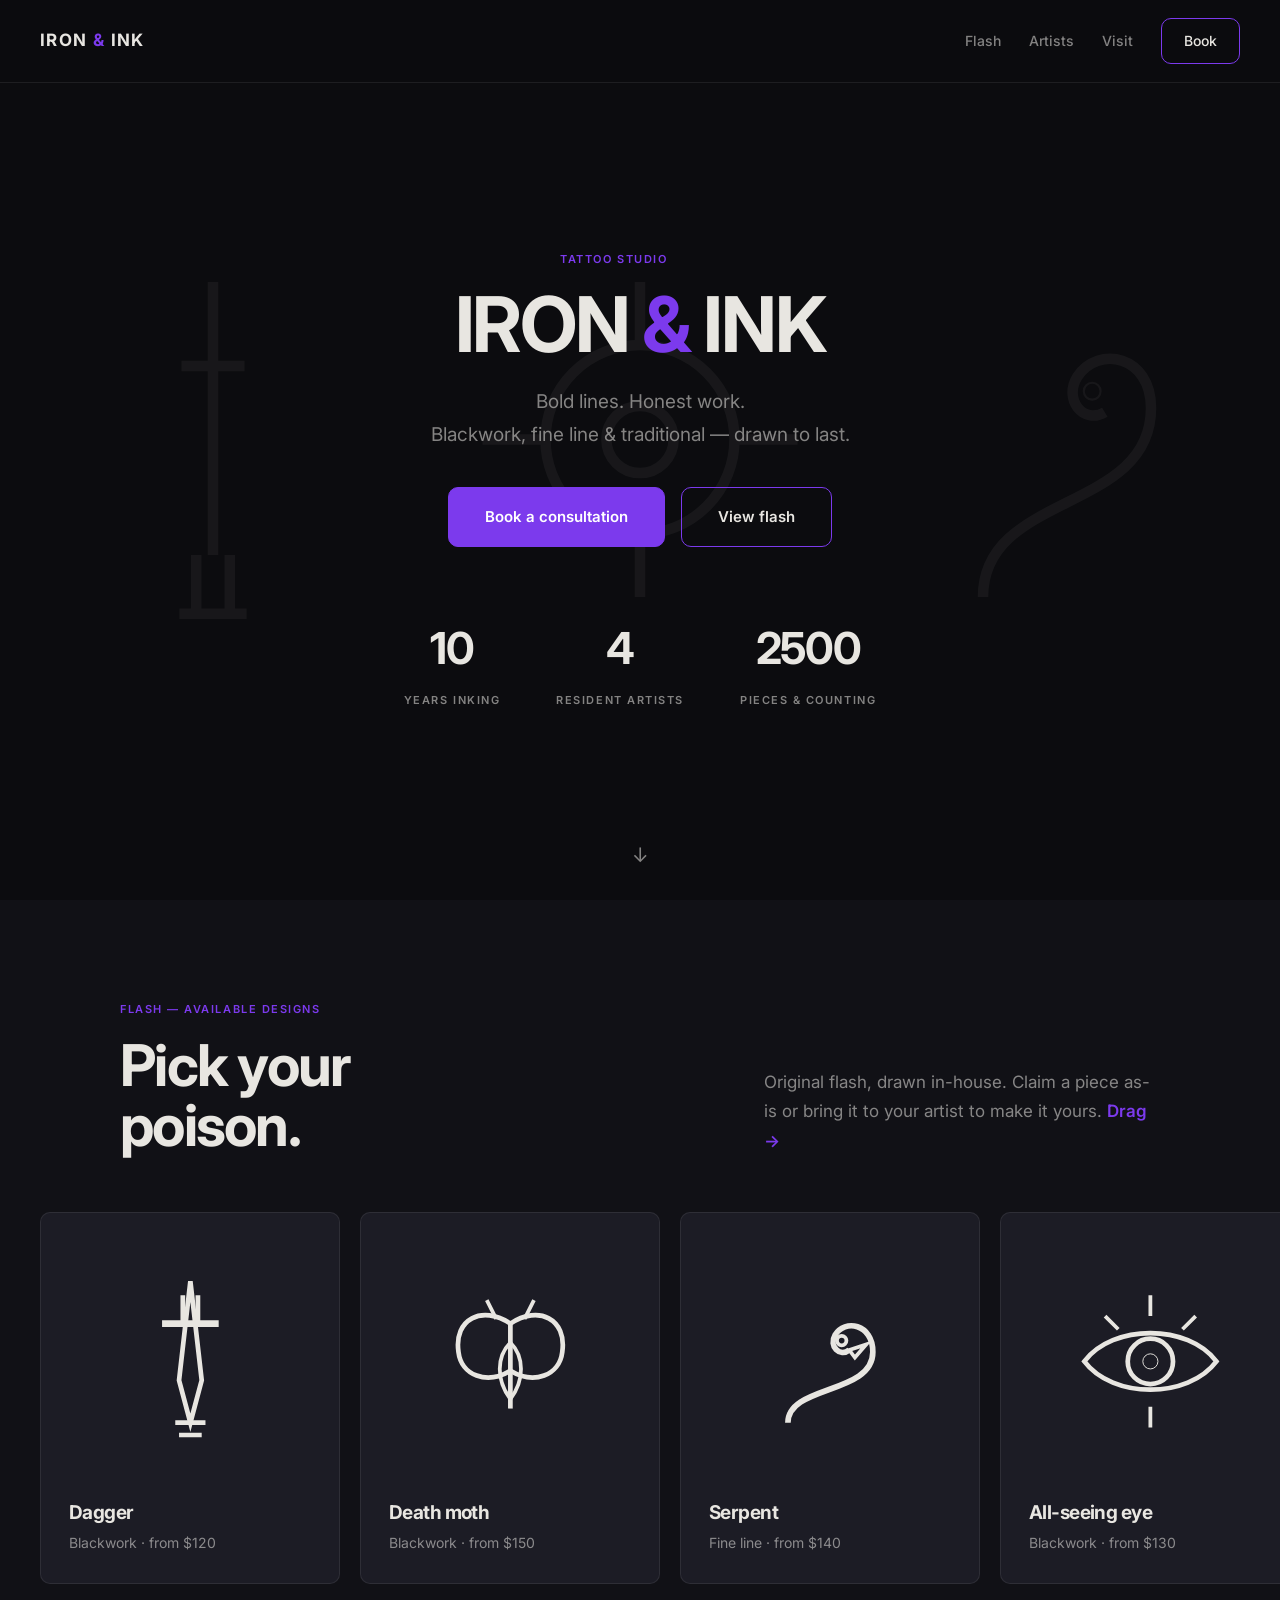
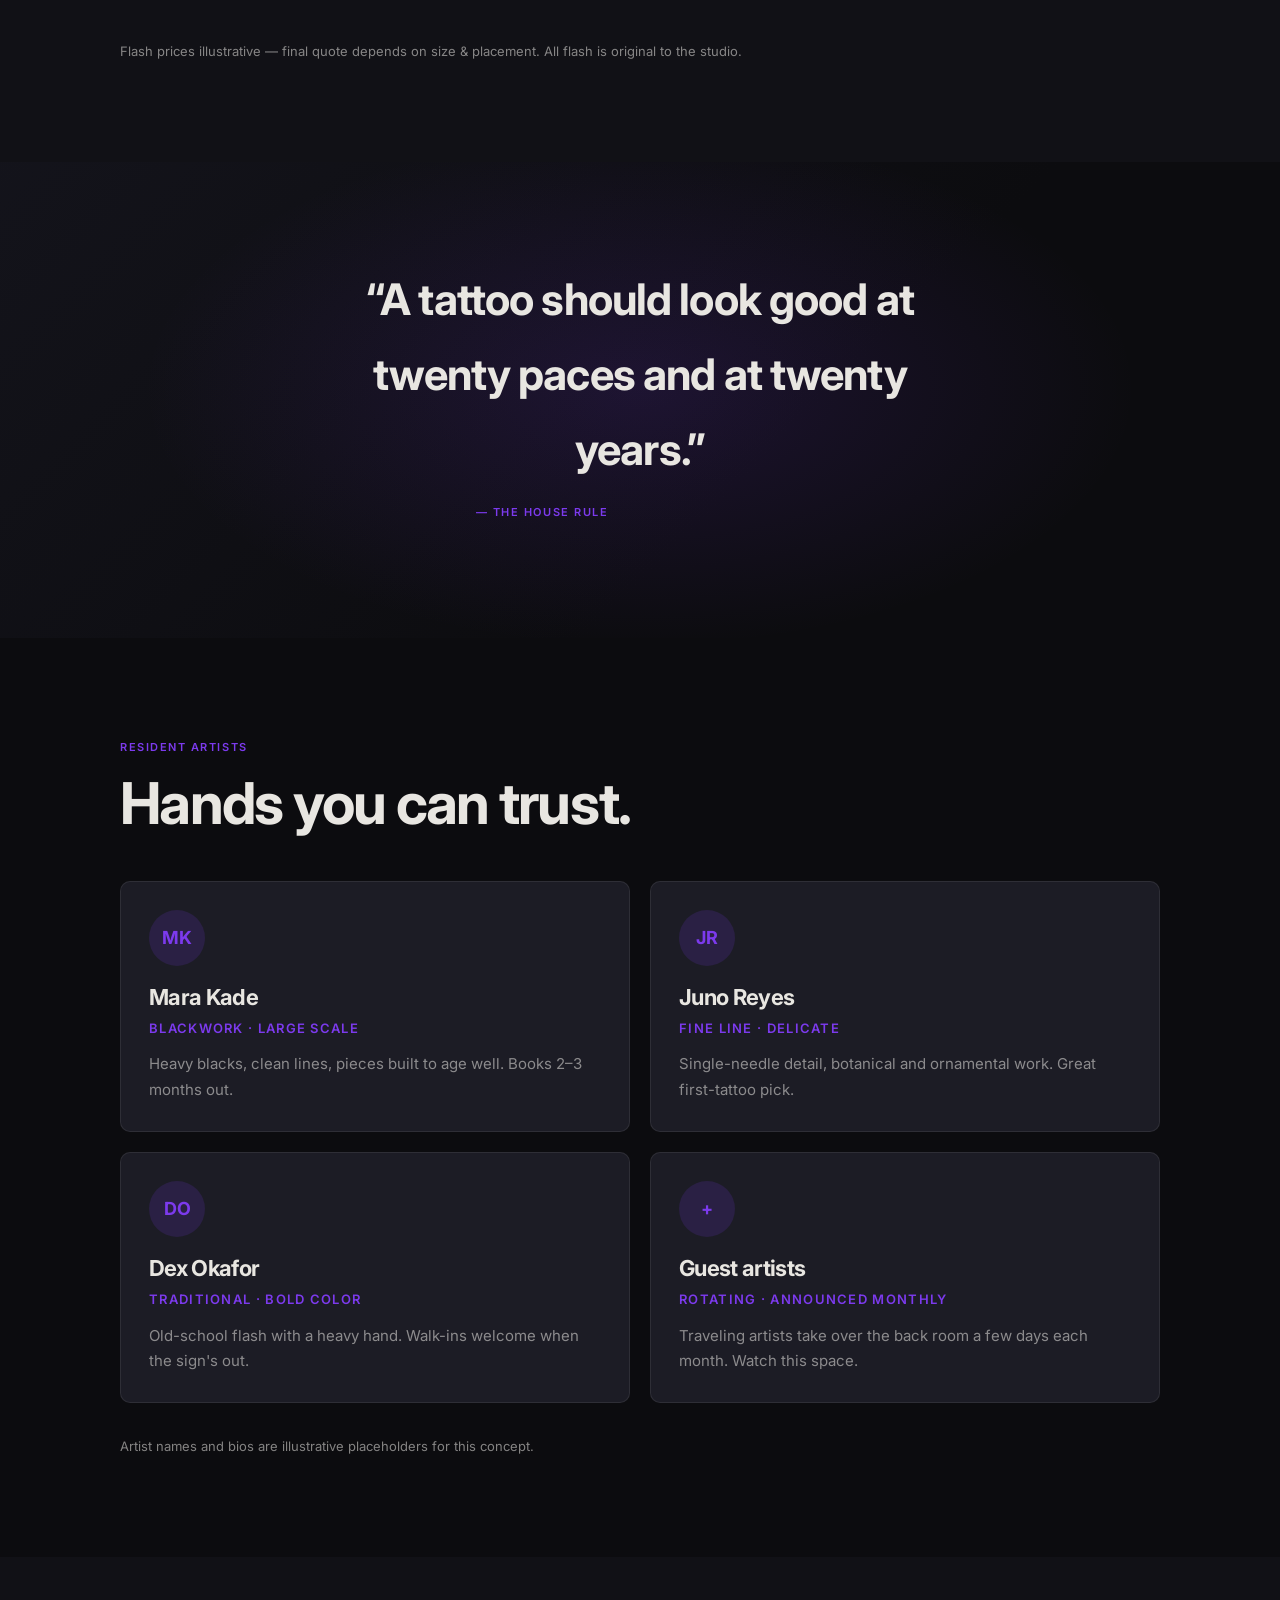
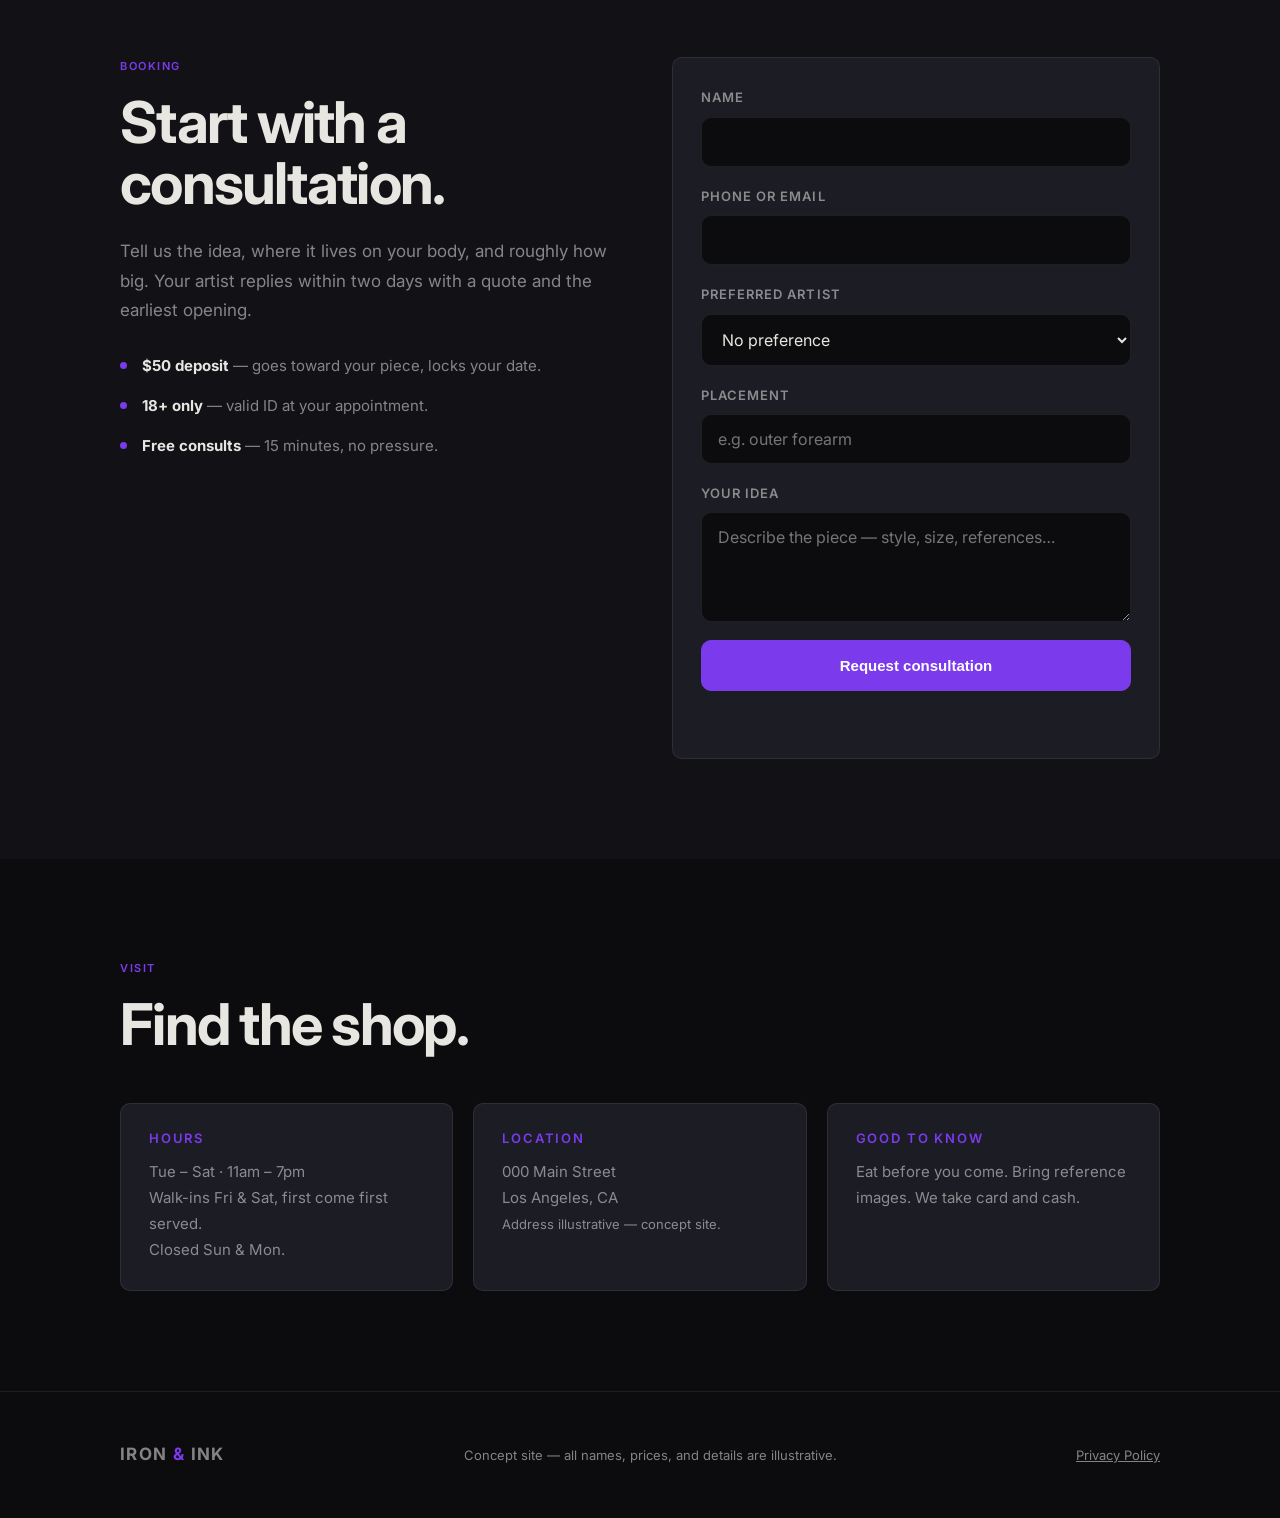
==== index.html @ 0c41f4d9 "Build Iron & Ink site: hero, flash gallery, artists, booking, visit: index.html" ====
<!DOCTYPE html>
<html lang="en">
<head>
<meta charset="UTF-8">
<meta name="viewport" content="width=device-width, initial-scale=1.0">
<title>IRON &amp; INK — Tattoo Studio</title>
<meta name="description" content="IRON & INK — a tattoo studio. Bold blackwork, fine line, and traditional flash. Book a consultation.">
<link rel="preconnect" href="https://fonts.googleapis.com">
<link rel="preconnect" href="https://fonts.gstatic.com" crossorigin>
<link href="https://fonts.googleapis.com/css2?family=Inter:wght@400;500;700&display=swap" rel="stylesheet">
<link rel="stylesheet" href="css/style.css">
</head>
<body>

<nav>
  <a class="brand" href="#top">IRON <span>&amp;</span> INK</a>
  <div class="nav-links">
    <a href="#flash">Flash</a>
    <a href="#artists">Artists</a>
    <a href="#visit">Visit</a>
    <a href="#booking" class="nav-cta">Book</a>
  </div>
</nav>

<header class="hero" id="top">
  <div class="hero-flash" aria-hidden="true">
    <!-- faint flash linework backdrop -->
    <svg viewBox="0 0 200 200"><path d="M100 20 L100 150 M85 60 L115 60 M92 150 L92 178 M108 150 L108 178 M84 178 L116 178" stroke-width="5"/></svg>
    <svg viewBox="0 0 200 200"><circle cx="100" cy="95" r="45" stroke-width="5"/><circle cx="100" cy="95" r="16" stroke-width="5"/><path d="M100 20 L100 50 M100 140 L100 170 M25 95 L55 95 M145 95 L175 95" stroke-width="5"/></svg>
    <svg viewBox="0 0 200 200"><path d="M60 170 C60 120 140 130 140 80 C140 55 115 50 105 65 C98 76 108 88 118 82" stroke-width="5" fill="none"/><circle cx="112" cy="72" r="4"/></svg>
  </div>
  <div class="container hero-inner">
    <p class="label reveal">Tattoo studio</p>
    <h1 class="reveal">IRON <span class="amp">&amp;</span> INK</h1>
    <p class="hero-sub reveal">Bold lines. Honest work.<br>Blackwork, fine line &amp; traditional — drawn to last.</p>
    <div class="hero-ctas reveal">
      <a href="#booking" class="btn">Book a consultation</a>
      <a href="#flash" class="btn ghost">View flash</a>
    </div>
    <div class="stats reveal">
      <div class="stat"><span class="count" data-target="10">0</span><span class="stat-label">years inking</span></div>
      <div class="stat"><span class="count" data-target="4">0</span><span class="stat-label">resident artists</span></div>
      <div class="stat"><span class="count" data-target="2500">0</span><span class="stat-label">pieces &amp; counting</span></div>
    </div>
  </div>
  <a class="scroll-hint" href="#flash" aria-label="Scroll to flash">↓</a>
</header>

<main>
  <!-- FLASH -->
  <section id="flash">
    <div class="container">
      <p class="label reveal">Flash — available designs</p>
      <div class="section-head reveal">
        <h2>Pick your<br>poison.</h2>
        <p>Original flash, drawn in-house. Claim a piece as-is or bring it to your artist to make it yours. <span class="drag-hint">Drag →</span></p>
      </div>
    </div>
    <div class="gallery-track reveal">
      <article class="flash-card">
        <div class="flash-art"><svg viewBox="0 0 200 200"><path d="M100 15 L112 120 L100 165 L88 120 Z" fill="none" stroke-width="5"/><path d="M70 60 L130 60" stroke-width="7"/><path d="M92 60 L92 30 M108 60 L108 30" stroke-width="5"/><path d="M84 165 L116 165 M88 178 L112 178" stroke-width="5"/></svg></div>
        <h3>Dagger</h3><p>Blackwork · from $120</p>
      </article>
      <article class="flash-card">
        <div class="flash-art"><svg viewBox="0 0 200 200"><path d="M100 60 C70 40 40 55 45 90 C48 115 75 125 100 110 C125 125 152 115 155 90 C160 55 130 40 100 60 Z" fill="none" stroke-width="5"/><path d="M100 60 L100 150" stroke-width="5"/><path d="M100 80 C85 95 85 120 100 140 C115 120 115 95 100 80" fill="none" stroke-width="4"/><path d="M85 55 L75 35 M115 55 L125 35" stroke-width="4"/></svg></div>
        <h3>Death moth</h3><p>Blackwork · from $150</p>
      </article>
      <article class="flash-card">
        <div class="flash-art"><svg viewBox="0 0 200 200"><path d="M55 165 C55 125 145 135 145 90 C145 60 115 55 105 72 C98 84 110 96 120 88" fill="none" stroke-width="6"/><circle cx="112" cy="78" r="5" fill="none" stroke-width="4"/><path d="M120 88 L138 82 L126 96 Z" fill="none" stroke-width="4"/></svg></div>
        <h3>Serpent</h3><p>Fine line · from $140</p>
      </article>
      <article class="flash-card">
        <div class="flash-art"><svg viewBox="0 0 200 200"><path d="M30 100 C60 60 140 60 170 100 C140 140 60 140 30 100 Z" fill="none" stroke-width="5"/><circle cx="100" cy="100" r="24" fill="none" stroke-width="5"/><circle cx="100" cy="100" r="8"/><path d="M100 30 L100 52 M100 148 L100 170 M52 52 L66 66 M148 52 L134 66" stroke-width="4"/></svg></div>
        <h3>All-seeing eye</h3><p>Blackwork · from $130</p>
      </article>
      <article class="flash-card">
        <div class="flash-art"><svg viewBox="0 0 200 200"><circle cx="100" cy="85" r="48" fill="none" stroke-width="5"/><path d="M70 130 L70 160 L130 160 L130 130" fill="none" stroke-width="5"/><circle cx="82" cy="82" r="12" fill="none" stroke-width="4"/><circle cx="118" cy="82" r="12" fill="none" stroke-width="4"/><path d="M100 95 L100 115 M88 115 L112 115" stroke-width="4"/><path d="M82 160 L82 172 M94 160 L94 172 M106 160 L106 172 M118 160 L118 172" stroke-width="4"/></svg></div>
        <h3>Skull</h3><p>Traditional · from $160</p>
      </article>
      <article class="flash-card">
        <div class="flash-art"><svg viewBox="0 0 200 200"><path d="M100 55 C80 55 70 75 78 95 C84 110 100 118 100 140" fill="none" stroke-width="5"/><path d="M100 55 C120 55 130 75 122 95 C116 110 104 116 100 128" fill="none" stroke-width="4"/><path d="M100 140 L100 180" stroke-width="5"/><path d="M100 160 C85 155 75 145 72 132 M100 160 C115 155 125 145 128 132" fill="none" stroke-width="4"/><path d="M78 95 C70 90 62 90 55 95 M122 95 C130 90 138 90 145 95" stroke-width="4"/></svg></div>
        <h3>Wild rose</h3><p>Fine line · from $110</p>
      </article>
    </div>
    <p class="container fineprint reveal">Flash prices illustrative — final quote depends on size &amp; placement. All flash is original to the studio.</p>
  </section>

  <!-- PARALLAX -->
  <div class="parallax-section">
    <div class="parallax-bg" aria-hidden="true"></div>
    <div class="container parallax-inner">
      <p class="parallax-quote reveal">“A tattoo should look good at twenty paces and at twenty years.”</p>
      <p class="label reveal">— the house rule</p>
    </div>
  </div>

  <!-- ARTISTS -->
  <section id="artists">
    <div class="container">
      <p class="label reveal">Resident artists</p>
      <h2 class="reveal">Hands you can trust.</h2>
      <div class="artist-grid">
        <article class="artist-card reveal">
          <div class="artist-mark">MK</div>
          <h3>Mara Kade</h3>
          <p class="artist-style">Blackwork · large scale</p>
          <p>Heavy blacks, clean lines, pieces built to age well. Books 2–3 months out.</p>
        </article>
        <article class="artist-card reveal">
          <div class="artist-mark">JR</div>
          <h3>Juno Reyes</h3>
          <p class="artist-style">Fine line · delicate</p>
          <p>Single-needle detail, botanical and ornamental work. Great first-tattoo pick.</p>
        </article>
        <article class="artist-card reveal">
          <div class="artist-mark">DO</div>
          <h3>Dex Okafor</h3>
          <p class="artist-style">Traditional · bold color</p>
          <p>Old-school flash with a heavy hand. Walk-ins welcome when the sign's out.</p>
        </article>
        <article class="artist-card reveal">
          <div class="artist-mark">+</div>
          <h3>Guest artists</h3>
          <p class="artist-style">Rotating · announced monthly</p>
          <p>Traveling artists take over the back room a few days each month. Watch this space.</p>
        </article>
      </div>
      <p class="fineprint reveal">Artist names and bios are illustrative placeholders for this concept.</p>
    </div>
  </section>

  <!-- BOOKING -->
  <section id="booking" class="booking">
    <div class="container booking-grid">
      <div class="reveal">
        <p class="label">Booking</p>
        <h2>Start with a<br>consultation.</h2>
        <p>Tell us the idea, where it lives on your body, and roughly how big. Your artist replies within two days with a quote and the earliest opening.</p>
        <ul class="booking-notes">
          <li><strong>$50 deposit</strong> — goes toward your piece, locks your date.</li>
          <li><strong>18+ only</strong> — valid ID at your appointment.</li>
          <li><strong>Free consults</strong> — 15 minutes, no pressure.</li>
        </ul>
      </div>
      <form class="reveal" id="bookingForm" novalidate>
        <label>Name<input type="text" name="name" required autocomplete="name"></label>
        <label>Phone or email<input type="text" name="contact" required autocomplete="email"></label>
        <label>Preferred artist
          <select name="artist">
            <option>No preference</option>
            <option>Mara Kade</option>
            <option>Juno Reyes</option>
            <option>Dex Okafor</option>
          </select>
        </label>
        <label>Placement<input type="text" name="placement" placeholder="e.g. outer forearm"></label>
        <label>Your idea<textarea name="idea" rows="4" required placeholder="Describe the piece — style, size, references…"></textarea></label>
        <button type="submit" class="btn">Request consultation</button>
        <p class="form-note" id="formNote" role="status"></p>
      </form>
    </div>
  </section>

  <!-- VISIT -->
  <section id="visit">
    <div class="container">
      <p class="label reveal">Visit</p>
      <h2 class="reveal">Find the shop.</h2>
      <div class="visit-grid reveal">
        <div>
          <h3>Hours</h3>
          <p>Tue – Sat · 11am – 7pm<br>Walk-ins Fri &amp; Sat, first come first served.<br>Closed Sun &amp; Mon.</p>
        </div>
        <div>
          <h3>Location</h3>
          <p>000 Main Street<br>Los Angeles, CA<br><span class="fineprint">Address illustrative — concept site.</span></p>
        </div>
        <div>
          <h3>Good to know</h3>
          <p>Eat before you come. Bring reference images. We take card and cash.</p>
        </div>
      </div>
    </div>
  </section>
</main>

<footer>
  <div class="container footer-inner">
    <a class="brand" href="#top">IRON <span>&amp;</span> INK</a>
    <p>Concept site — all names, prices, and details are illustrative.</p>
    <p><a href="privacy.html">Privacy Policy</a></p>
  </div>
</footer>

<script src="js/main.js"></script>
<script>
  // 650ms reveal per the session design system (additive; main.js untouched)
  (function () {
    var io = new IntersectionObserver(function (entries) {
      entries.forEach(function (e) {
        if (e.isIntersecting) { e.target.classList.add('visible'); io.unobserve(e.target); }
      });
    }, { threshold: 0.15 });
    document.querySelectorAll('.reveal').forEach(function (el) { io.observe(el); });

    // Demo form: no backend — confirm locally, send nothing.
    var form = document.getElementById('bookingForm');
    var note = document.getElementById('formNote');
    form.addEventListener('submit', function (ev) {
      ev.preventDefault();
      if (!form.checkValidity()) { note.textContent = 'Please fill in your name, contact, and idea.'; form.reportValidity(); return; }
      note.textContent = 'Thanks — request noted. (Demo form: nothing was sent.)';
      form.reset();
    });
  })();
</script>
</body>
</html>
---- css/style.css ----
/* IRON & INK — session design system (override, Oct 3 2026) */
*, *::before, *::after { margin: 0; padding: 0; box-sizing: border-box; }

:root {
  --bg: #0C0C0F;
  --bg2: #111116;
  --surface: #1C1C25;
  --border: rgba(255, 255, 255, 0.08);
  --text: #E8E6E1;
  --text-dim: rgba(232, 230, 225, 0.55);
  --accent: #7C3AED;
  --accent-dim: rgba(124, 58, 237, 0.15);
  --radius: 10px;
}

html { scroll-behavior: smooth; }

body {
  font-family: 'Inter', system-ui, sans-serif;
  font-weight: 400;
  font-size: 17px;
  line-height: 1.72;
  background: var(--bg);
  color: var(--text);
  overflow-x: hidden;
  -webkit-font-smoothing: antialiased;
}

.container { max-width: 1120px; margin: 0 auto; padding: 0 40px; }
section { padding: 100px 0; }

h1, h2, h3 { font-weight: 700; letter-spacing: -0.03em; line-height: 1.05; }
h2 { font-size: clamp(36px, 4.5vw, 60px); margin-bottom: 24px; }
h3 { font-size: 22px; margin-bottom: 8px; }
p { color: var(--text-dim); max-width: 60ch; }

.label {
  font-size: 11px; font-weight: 600; text-transform: uppercase;
  letter-spacing: 0.14em; color: var(--accent); margin-bottom: 16px;
}

a { color: inherit; }

/* Reveal — 650ms per system */
.reveal { opacity: 0; transform: translateY(22px); }
.reveal.visible { opacity: 1; transform: translateY(0); transition: opacity 650ms cubic-bezier(0.16, 1, 0.3, 1), transform 650ms cubic-bezier(0.16, 1, 0.3, 1); }

/* ---------- Nav ---------- */
nav {
  position: fixed; top: 0; left: 0; right: 0; z-index: 100;
  display: flex; align-items: center; justify-content: space-between;
  padding: 18px 40px;
  background: rgba(12, 12, 15, 0.88);
  backdrop-filter: blur(12px); -webkit-backdrop-filter: blur(12px);
  border-bottom: 1px solid var(--border);
  /* no shadow — per system */
}
.brand { font-weight: 700; letter-spacing: 0.08em; text-decoration: none; font-size: 17px; }
.brand span, .amp { color: var(--accent); }
.nav-links { display: flex; align-items: center; gap: 28px; }
.nav-links a { text-decoration: none; font-size: 14px; font-weight: 500; color: var(--text-dim); transition: color 200ms ease; }
.nav-links a:hover { color: var(--text); }
.nav-cta { border: 1px solid var(--accent); color: var(--text) !important; padding: 10px 22px; border-radius: var(--radius); transition: background 200ms ease; }
.nav-cta:hover { background: var(--accent-dim); }

/* ---------- Buttons ---------- */
.btn {
  display: inline-block; padding: 16px 36px; border-radius: var(--radius);
  background: var(--accent); color: #fff; text-decoration: none;
  font-weight: 600; font-size: 15px; border: 1px solid var(--accent);
  cursor: pointer; transition: transform 200ms ease, background 200ms ease;
}
.btn:hover { transform: translateY(-2px); background: #8b4ff0; }
.btn.ghost { background: transparent; color: var(--text); }
.btn.ghost:hover { background: var(--accent-dim); }

/* ---------- Hero ---------- */
.hero {
  min-height: 100vh; display: flex; align-items: center; justify-content: center;
  text-align: center; position: relative; overflow: hidden; padding: 140px 0 80px;
}
.hero-flash { position: absolute; inset: 0; display: flex; align-items: center; justify-content: space-around; opacity: 0.05; pointer-events: none; }
.hero-flash svg { width: min(38vw, 420px); height: auto; }
.hero-flash svg * { stroke: var(--text); fill: none; }
.hero-inner { position: relative; z-index: 1; }
.hero h1 { font-size: clamp(48px, 6vw, 88px); margin-bottom: 20px; }
.hero-sub { font-size: 19px; margin: 0 auto 36px; }
.hero-ctas { display: flex; gap: 16px; justify-content: center; flex-wrap: wrap; margin-bottom: 64px; }
.stats { display: flex; gap: 56px; justify-content: center; flex-wrap: wrap; }
.stat { display: flex; flex-direction: column; align-items: center; }
.stat .count { font-size: 44px; font-weight: 700; letter-spacing: -0.03em; color: var(--text); }
.stat-label { font-size: 11px; font-weight: 600; text-transform: uppercase; letter-spacing: 0.14em; color: var(--text-dim); margin-top: 4px; }
.scroll-hint { position: absolute; bottom: 28px; left: 50%; transform: translateX(-50%); color: var(--text-dim); text-decoration: none; font-size: 20px; animation: bob 2.4s ease-in-out infinite; }
@keyframes bob { 0%, 100% { transform: translate(-50%, 0); } 50% { transform: translate(-50%, 8px); } }

/* ---------- Flash gallery ---------- */
#flash { background: var(--bg2); overflow: hidden; }
.section-head { display: flex; justify-content: space-between; align-items: flex-end; gap: 32px; margin-bottom: 48px; flex-wrap: wrap; }
.section-head h2 { margin-bottom: 0; }
.section-head p { max-width: 36ch; }
.drag-hint { color: var(--accent); font-weight: 600; }
.gallery-track {
  display: flex; gap: 20px; overflow-x: scroll; scrollbar-width: none;
  padding: 8px 40px 24px; cursor: grab;
}
.gallery-track::-webkit-scrollbar { display: none; }
.gallery-track.dragging { cursor: grabbing; }
.flash-card {
  flex: 0 0 300px; background: var(--surface); border: 1px solid var(--border);
  border-radius: var(--radius); padding: 28px; transition: transform 200ms ease, border-color 200ms ease;
}
.flash-card:hover { transform: translateY(-6px); border-color: var(--accent); }
.flash-art { aspect-ratio: 1; display: flex; align-items: center; justify-content: center; margin-bottom: 20px; }
.flash-art svg { width: 78%; height: 78%; }
.flash-art svg * { stroke: var(--text); fill: none; }
.flash-card:hover .flash-art { background: var(--accent-dim); border-radius: var(--radius); }
.flash-card h3 { font-size: 19px; }
.flash-card p { font-size: 14px; }
.fineprint { font-size: 13px; margin-top: 32px; }

/* ---------- Parallax ---------- */
.parallax-section { position: relative; overflow: hidden; padding: 0; min-height: 52vh; display: flex; align-items: center; }
.parallax-bg {
  position: absolute; inset: -20% 0;
  background:
    radial-gradient(ellipse at 50% 50%, var(--accent-dim) 0%, transparent 55%),
    linear-gradient(135deg, #14141c 0%, #0C0C0F 60%);
  background-size: cover;
}
.parallax-inner { position: relative; z-index: 1; text-align: center; padding: 100px 40px; }
.parallax-quote { font-size: clamp(24px, 3.4vw, 44px); font-weight: 700; letter-spacing: -0.02em; color: var(--text); max-width: 22ch; margin: 0 auto 16px; }

/* ---------- Artists ---------- */
.artist-grid { display: grid; grid-template-columns: repeat(2, 1fr); gap: 20px; margin-top: 48px; }
.artist-card { background: var(--surface); border: 1px solid var(--border); border-radius: var(--radius); padding: 28px; transition: border-color 200ms ease, transform 200ms ease; }
.artist-card:hover { border-color: var(--accent); transform: translateY(-4px); }
.artist-mark {
  width: 56px; height: 56px; border-radius: 50%; display: flex; align-items: center; justify-content: center;
  background: var(--accent-dim); color: var(--accent); font-weight: 700; font-size: 18px; margin-bottom: 20px;
}
.artist-style { color: var(--accent); font-size: 13px; font-weight: 600; text-transform: uppercase; letter-spacing: 0.1em; margin-bottom: 12px; }
.artist-card p:last-child { font-size: 15px; }

/* ---------- Booking ---------- */
.booking { background: var(--bg2); }
.booking-grid { display: grid; grid-template-columns: 1fr 1fr; gap: 64px; align-items: start; }
.booking-notes { list-style: none; margin-top: 28px; display: flex; flex-direction: column; gap: 14px; }
.booking-notes li { color: var(--text-dim); font-size: 15px; padding-left: 22px; position: relative; }
.booking-notes li::before { content: ''; position: absolute; left: 0; top: 9px; width: 7px; height: 7px; border-radius: 50%; background: var(--accent); }
.booking-notes strong { color: var(--text); }
form { background: var(--surface); border: 1px solid var(--border); border-radius: var(--radius); padding: 28px; display: flex; flex-direction: column; gap: 18px; }
form label { display: flex; flex-direction: column; gap: 8px; font-size: 13px; font-weight: 600; text-transform: uppercase; letter-spacing: 0.08em; color: var(--text-dim); }
form input, form select, form textarea {
  background: var(--bg); border: 1px solid var(--border); border-radius: var(--radius);
  color: var(--text); font-family: inherit; font-size: 16px; padding: 14px 16px;
  transition: border-color 200ms ease;
}
form input:focus, form select:focus, form textarea:focus { outline: none; border-color: var(--accent); }
form textarea { resize: vertical; }
.form-note { font-size: 14px; min-height: 1.5em; }

/* ---------- Visit ---------- */
.visit-grid { display: grid; grid-template-columns: repeat(3, 1fr); gap: 20px; margin-top: 48px; }
.visit-grid > div { background: var(--surface); border: 1px solid var(--border); border-radius: var(--radius); padding: 28px; }
.visit-grid h3 { font-size: 13px; font-weight: 600; text-transform: uppercase; letter-spacing: 0.14em; color: var(--accent); margin-bottom: 14px; }
.visit-grid p { font-size: 15px; }

/* ---------- Footer ---------- */
footer { border-top: 1px solid var(--border); padding: 48px 0; background: var(--bg); }
.footer-inner { display: flex; align-items: center; justify-content: space-between; gap: 20px; flex-wrap: wrap; }
.footer-inner p { font-size: 13px; }
.footer-inner a { color: var(--text-dim); transition: color 200ms ease; }
.footer-inner a:hover { color: var(--accent); }

/* ---------- Responsive ---------- */
@media (max-width: 860px) {
  .booking-grid { grid-template-columns: 1fr; }
  .artist-grid { grid-template-columns: 1fr; }
  .visit-grid { grid-template-columns: 1fr; }
}
@media (max-width: 640px) {
  .container { padding: 0 24px; }
  section { padding: 72px 0; }
  nav { padding: 14px 24px; }
  .nav-links a:not(.nav-cta) { display: none; }
  .gallery-track { padding-left: 24px; padding-right: 24px; }
  .flash-card { flex-basis: 260px; }
  .stats { gap: 32px; }
  .section-head { flex-direction: column; align-items: flex-start; }
}
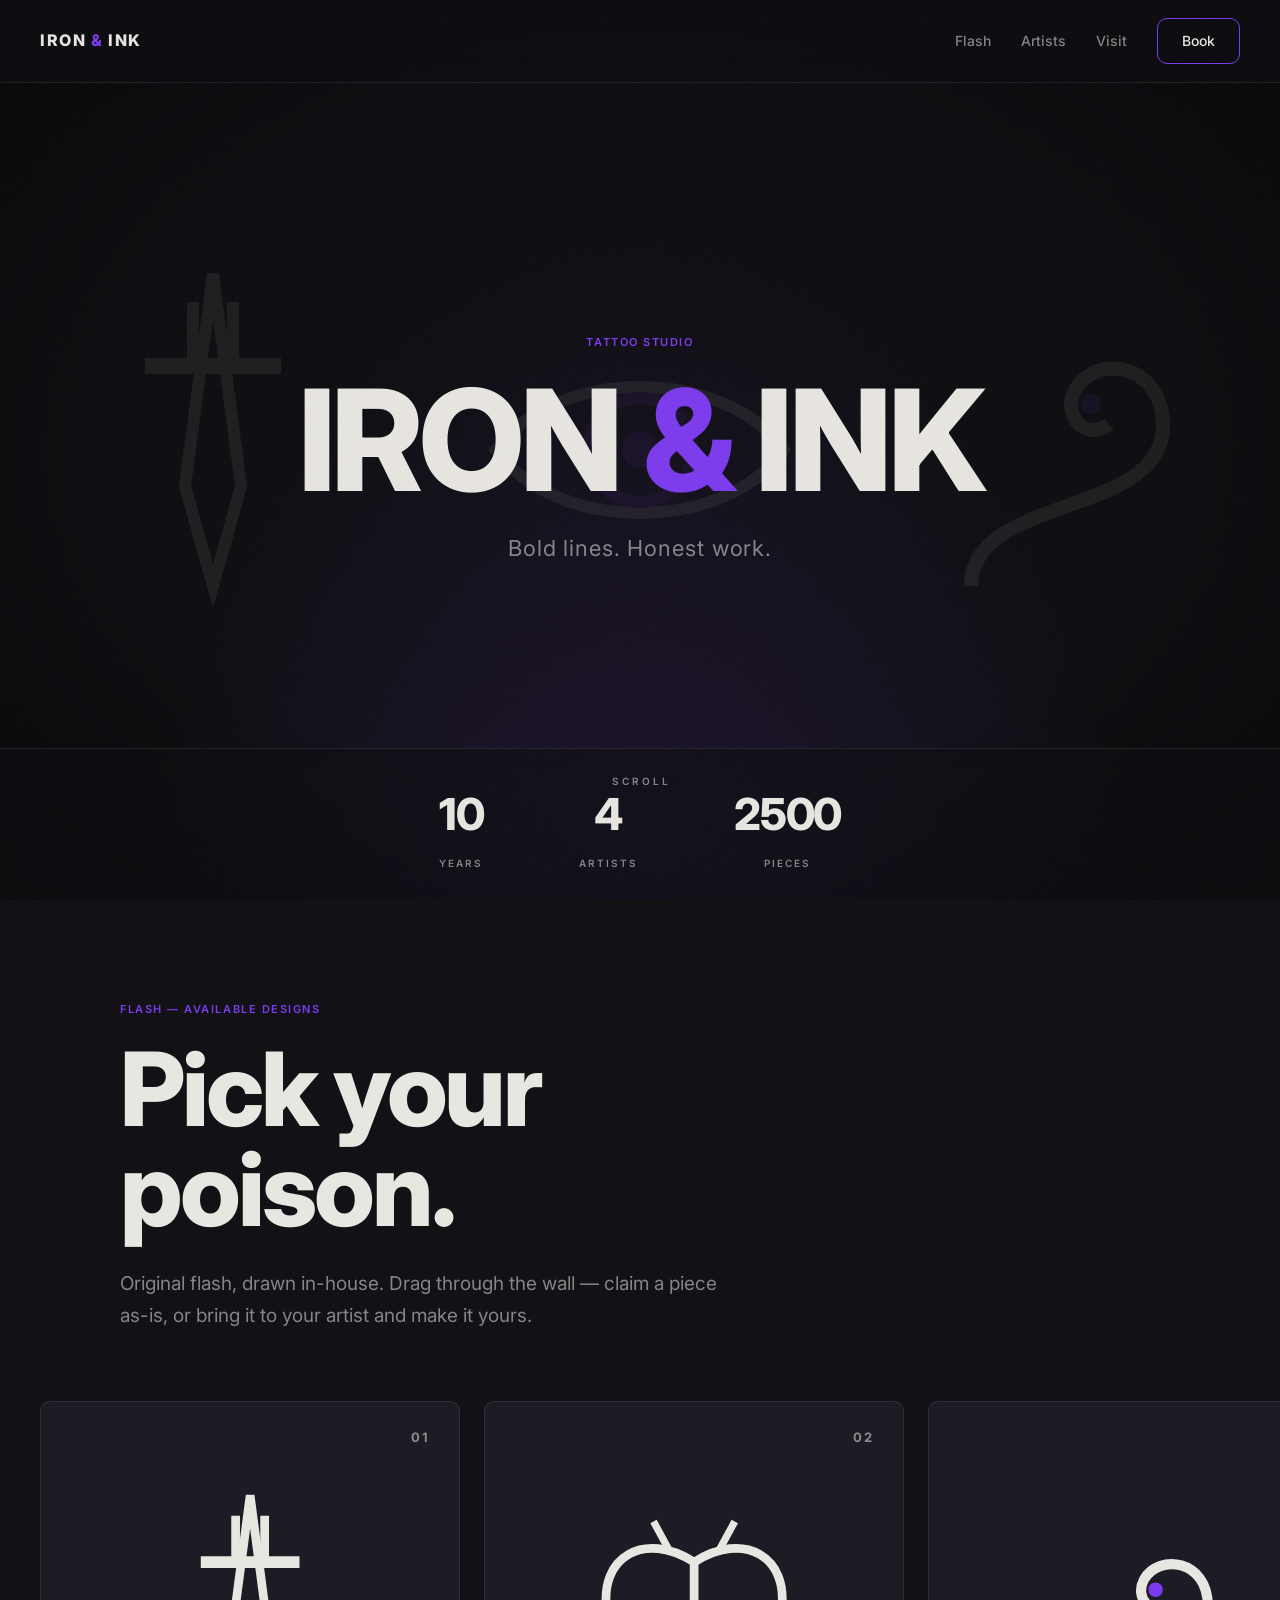
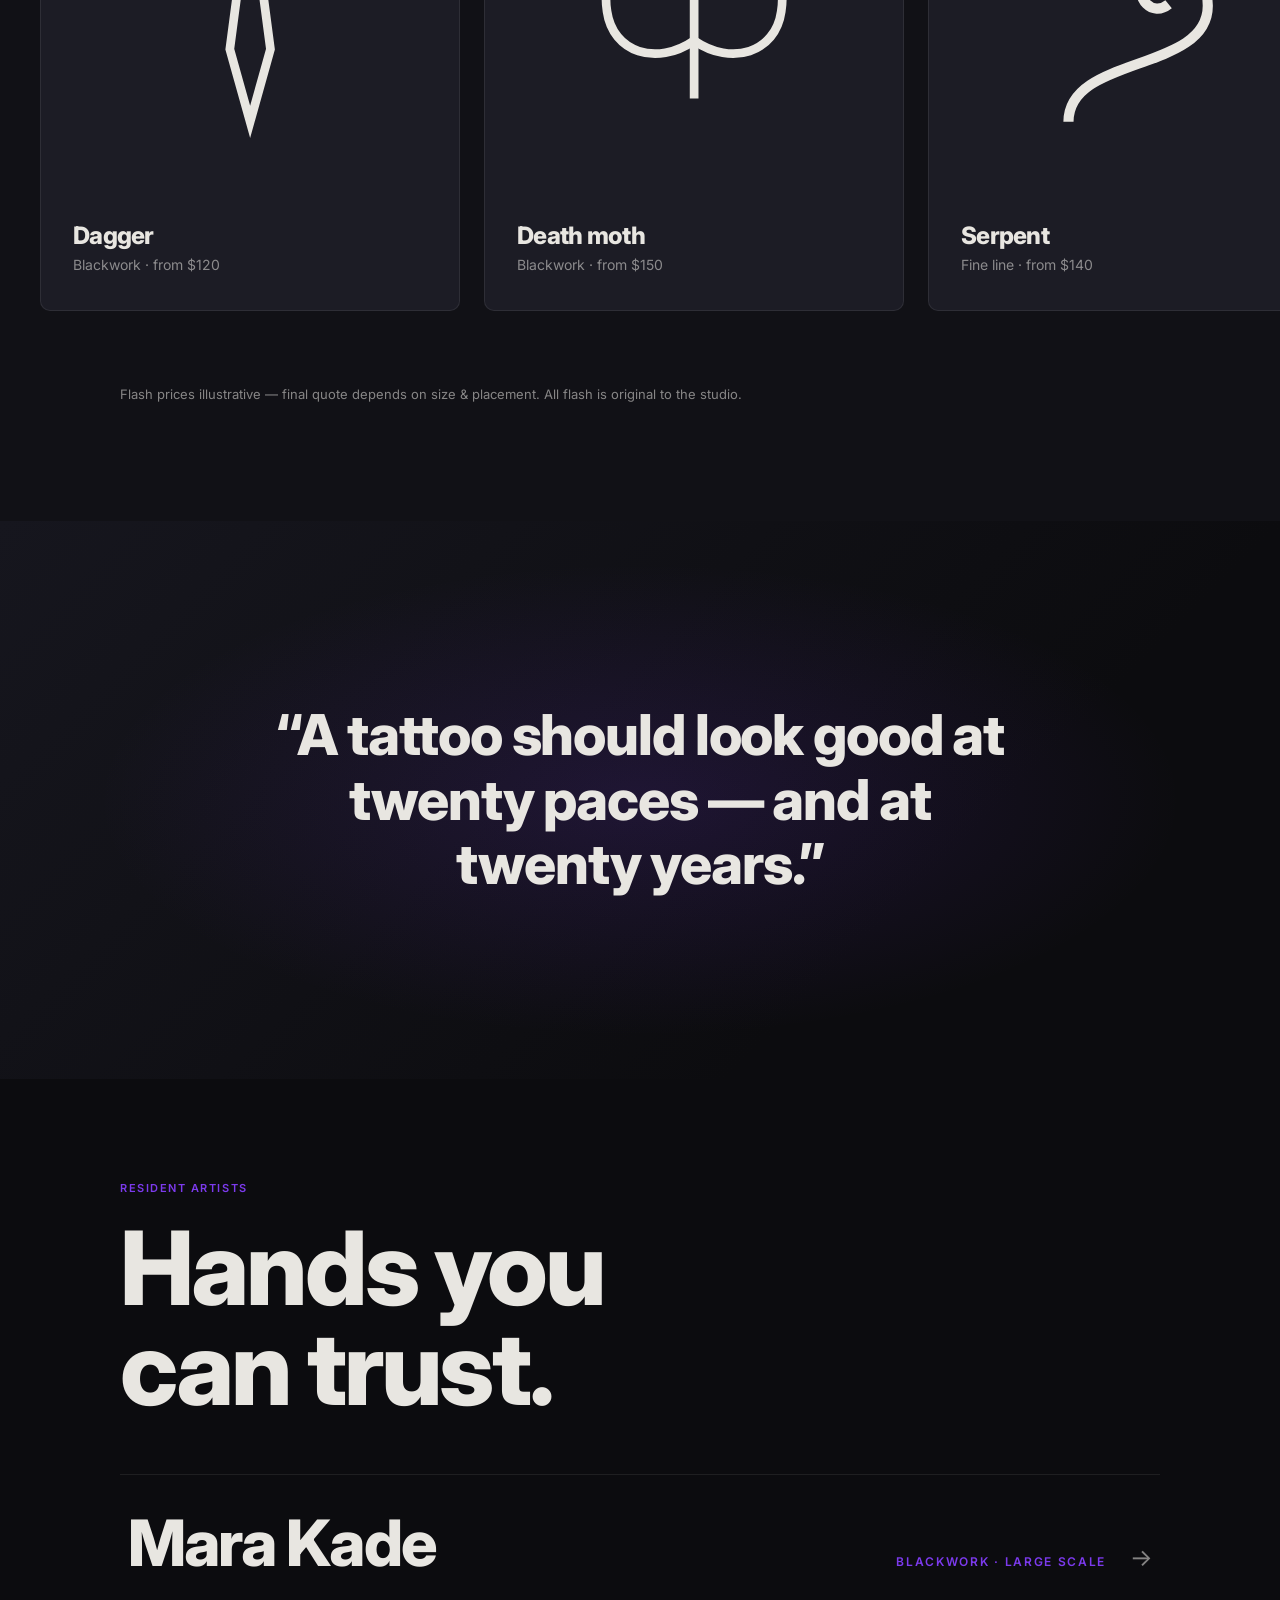
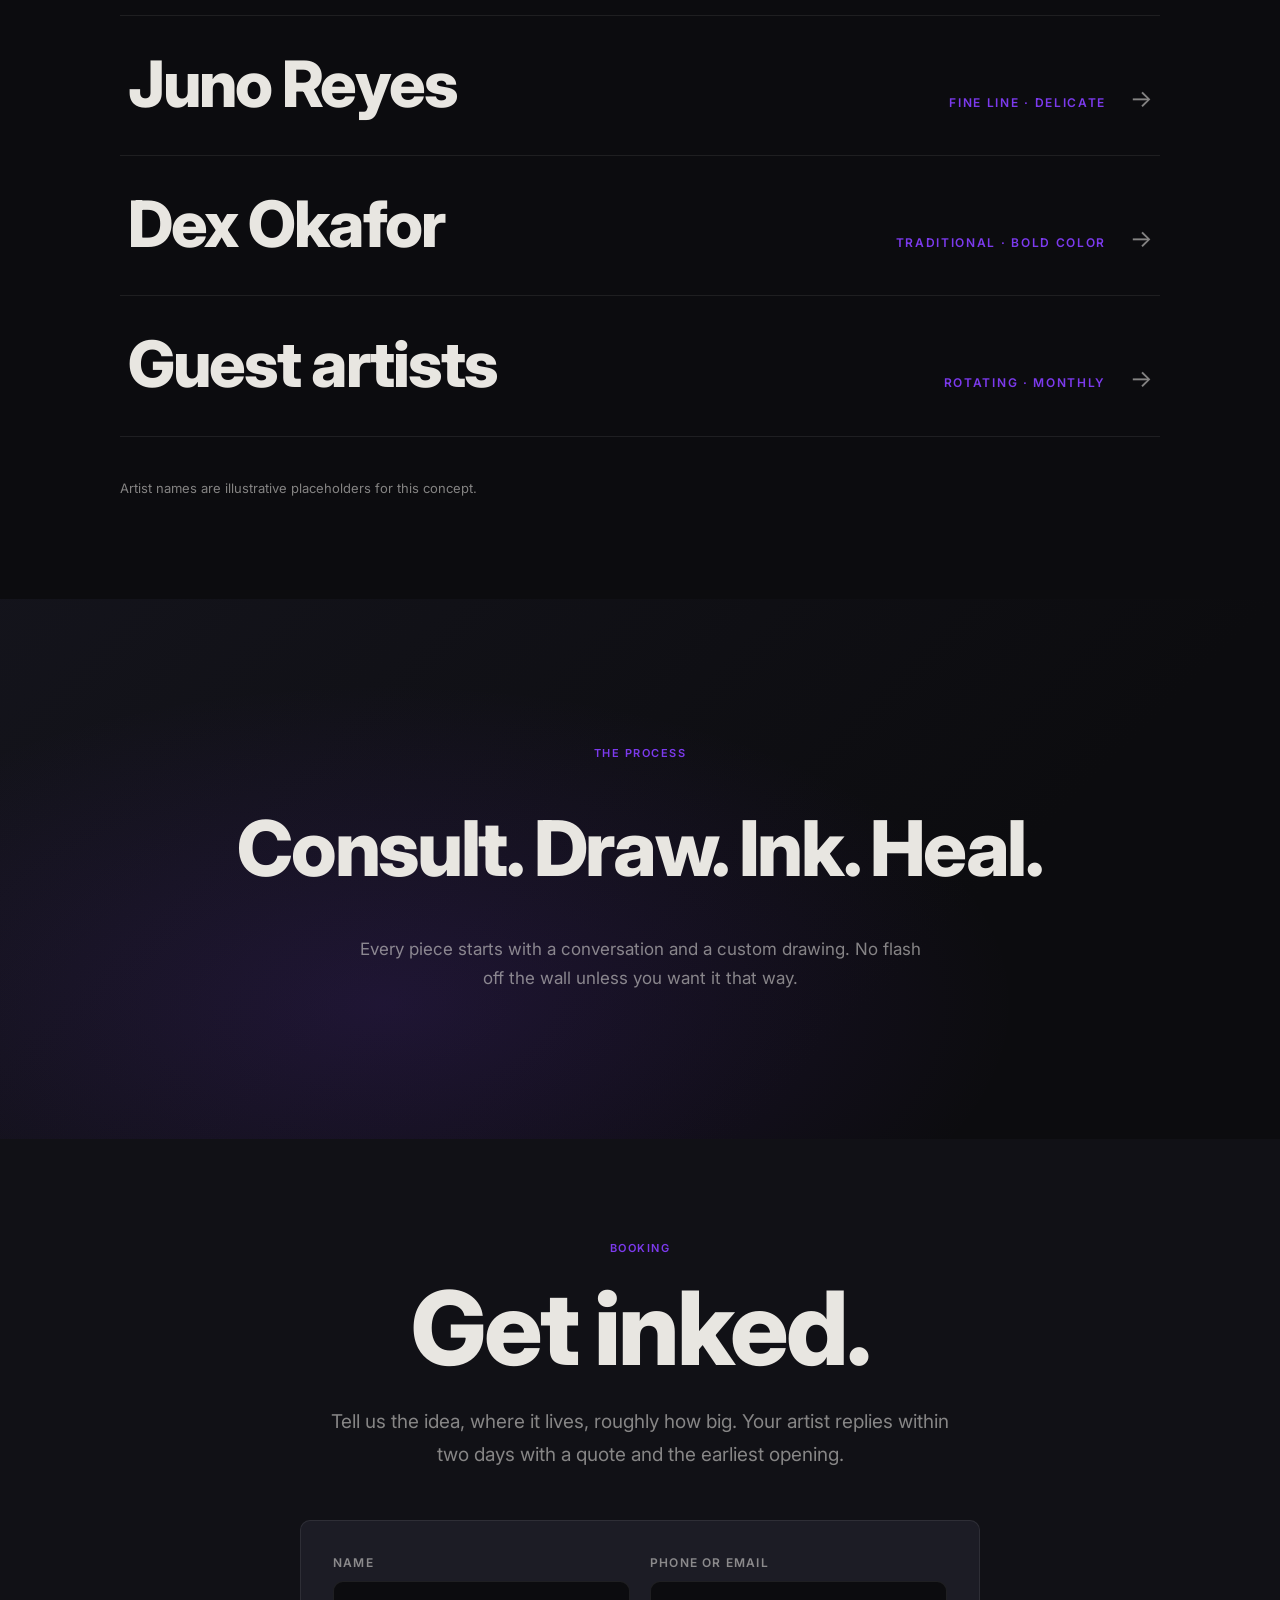
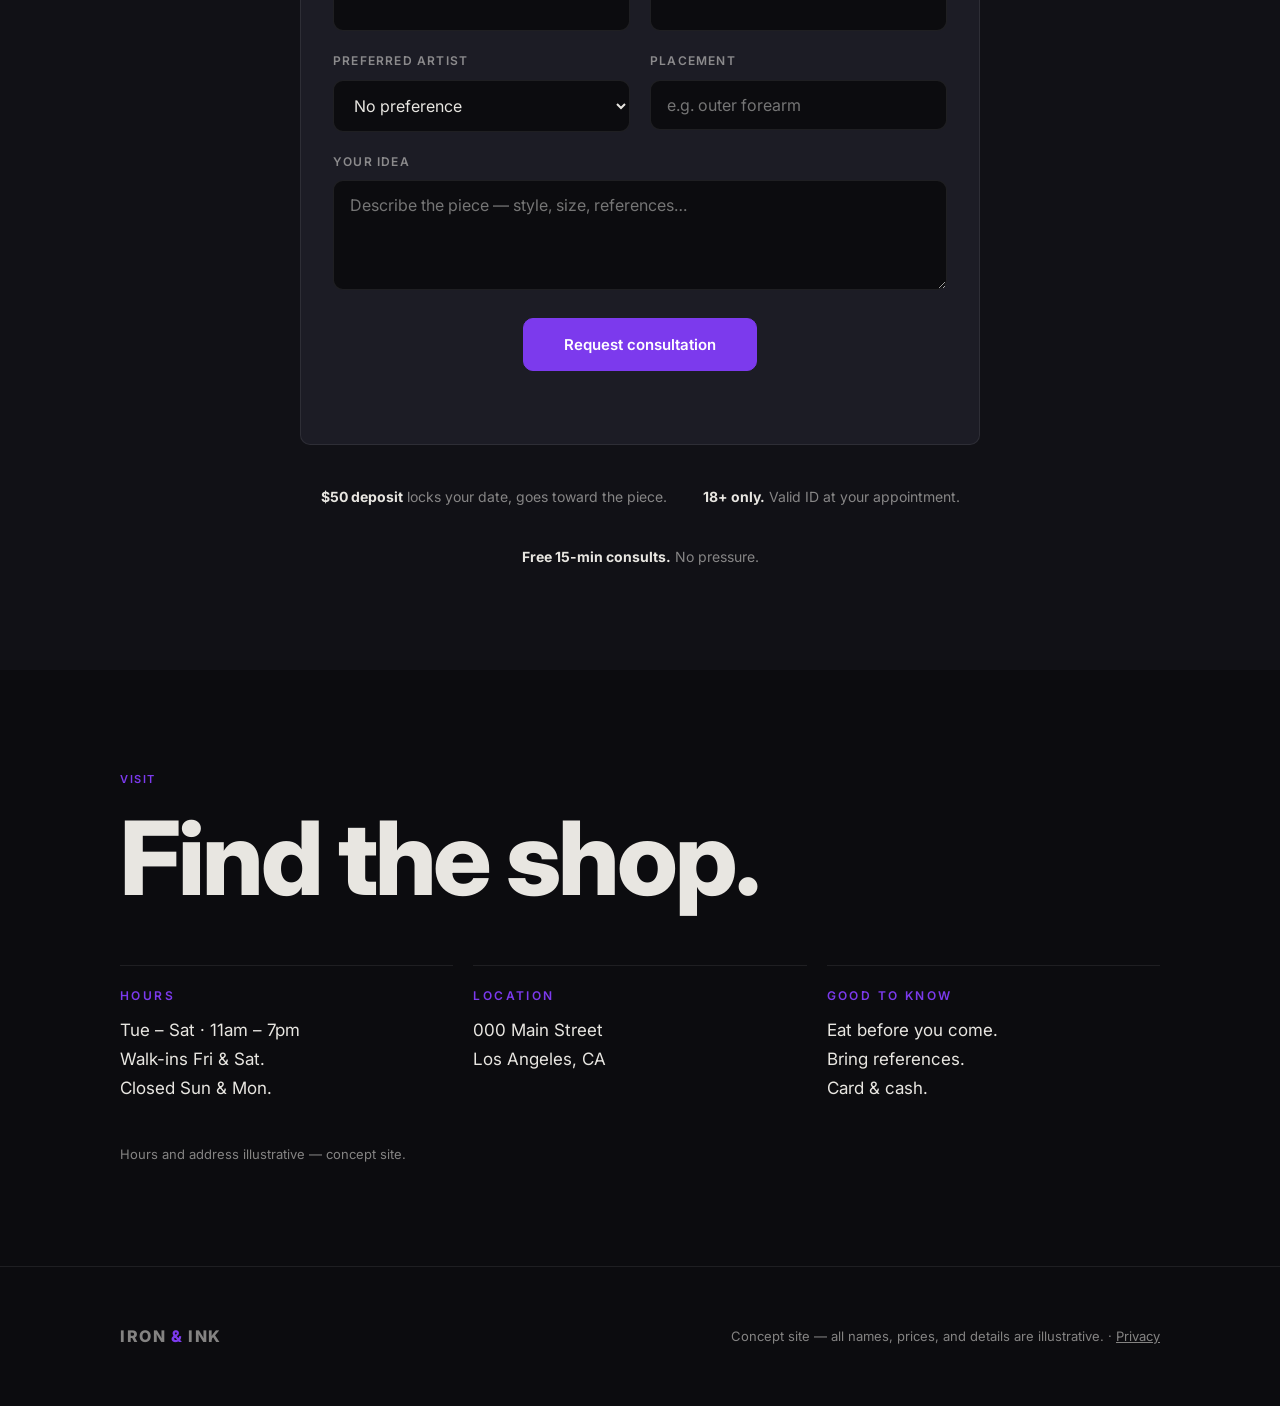
==== commit 2bf698b5: "Immersive rebuild: loader, sticky hero, clip reveal, editorial artists: index.html" ====
--- a/index.html
+++ b/index.html
@@ -7,10 +7,22 @@
 <meta name="description" content="IRON & INK — a tattoo studio. Bold blackwork, fine line, and traditional flash. Book a consultation.">
 <link rel="preconnect" href="https://fonts.googleapis.com">
 <link rel="preconnect" href="https://fonts.gstatic.com" crossorigin>
-<link href="https://fonts.googleapis.com/css2?family=Inter:wght@400;500;700&display=swap" rel="stylesheet">
+<link href="https://fonts.googleapis.com/css2?family=Inter:wght@400;500;700;800&display=swap" rel="stylesheet">
 <link rel="stylesheet" href="css/style.css">
 </head>
 <body>
+
+<!-- Loader -->
+<div class="loader" id="loader">
+  <div class="loader-name">IRON <span>&amp;</span> INK</div>
+  <div class="loader-bar"><span></span></div>
+</div>
+
+<!-- Scroll progress -->
+<div class="scroll-progress"><span id="scrollProgress"></span></div>
+
+<!-- Film grain -->
+<div class="grain" aria-hidden="true"></div>
 
 <nav>
   <a class="brand" href="#top">IRON <span>&amp;</span> INK</a>
@@ -22,164 +34,162 @@
   </div>
 </nav>
 
+<!-- Sticky hero -->
 <header class="hero" id="top">
   <div class="hero-flash" aria-hidden="true">
-    <!-- faint flash linework backdrop -->
-    <svg viewBox="0 0 200 200"><path d="M100 20 L100 150 M85 60 L115 60 M92 150 L92 178 M108 150 L108 178 M84 178 L116 178" stroke-width="5"/></svg>
-    <svg viewBox="0 0 200 200"><circle cx="100" cy="95" r="45" stroke-width="5"/><circle cx="100" cy="95" r="16" stroke-width="5"/><path d="M100 20 L100 50 M100 140 L100 170 M25 95 L55 95 M145 95 L175 95" stroke-width="5"/></svg>
-    <svg viewBox="0 0 200 200"><path d="M60 170 C60 120 140 130 140 80 C140 55 115 50 105 65 C98 76 108 88 118 82" stroke-width="5" fill="none"/><circle cx="112" cy="72" r="4"/></svg>
-  </div>
-  <div class="container hero-inner">
-    <p class="label reveal">Tattoo studio</p>
-    <h1 class="reveal">IRON <span class="amp">&amp;</span> INK</h1>
-    <p class="hero-sub reveal">Bold lines. Honest work.<br>Blackwork, fine line &amp; traditional — drawn to last.</p>
-    <div class="hero-ctas reveal">
-      <a href="#booking" class="btn">Book a consultation</a>
-      <a href="#flash" class="btn ghost">View flash</a>
-    </div>
-    <div class="stats reveal">
-      <div class="stat"><span class="count" data-target="10">0</span><span class="stat-label">years inking</span></div>
-      <div class="stat"><span class="count" data-target="4">0</span><span class="stat-label">resident artists</span></div>
-      <div class="stat"><span class="count" data-target="2500">0</span><span class="stat-label">pieces &amp; counting</span></div>
-    </div>
-  </div>
-  <a class="scroll-hint" href="#flash" aria-label="Scroll to flash">↓</a>
+    <svg viewBox="0 0 200 200"><path d="M100 12 L114 118 L100 168 L86 118 Z" fill="none" stroke-width="6"/><path d="M66 58 L134 58" stroke-width="8"/><path d="M90 58 L90 26 M110 58 L110 26" stroke-width="6"/></svg>
+    <svg viewBox="0 0 200 200"><path d="M28 100 C58 58 142 58 172 100 C142 142 58 142 28 100 Z" fill="none" stroke-width="6"/><circle cx="100" cy="100" r="26" fill="none" stroke-width="6" class="accent-stroke"/><circle cx="100" cy="100" r="9" class="accent-fill"/></svg>
+    <svg viewBox="0 0 200 200"><path d="M52 168 C52 122 148 134 148 88 C148 56 114 52 104 70 C97 83 110 96 121 87" fill="none" stroke-width="7"/><circle cx="112" cy="77" r="5" class="accent-fill"/></svg>
+  </div>
+  <div class="hero-inner">
+    <p class="label hero-eyebrow">Tattoo studio</p>
+    <h1>IRON <span class="amp">&amp;</span> INK</h1>
+    <p class="hero-sub">Bold lines. Honest work.</p>
+  </div>
+  <div class="hero-foot">
+    <div class="stat"><span class="count" data-target="10">0</span><span class="stat-label">years</span></div>
+    <div class="stat"><span class="count" data-target="4">0</span><span class="stat-label">artists</span></div>
+    <div class="stat"><span class="count" data-target="2500">0</span><span class="stat-label">pieces</span></div>
+  </div>
+  <a class="scroll-hint" href="#flash" aria-label="Scroll">Scroll</a>
 </header>
 
-<main>
+<main class="content">
   <!-- FLASH -->
-  <section id="flash">
+  <section id="flash" class="flash-section">
     <div class="container">
       <p class="label reveal">Flash — available designs</p>
-      <div class="section-head reveal">
-        <h2>Pick your<br>poison.</h2>
-        <p>Original flash, drawn in-house. Claim a piece as-is or bring it to your artist to make it yours. <span class="drag-hint">Drag →</span></p>
+      <h2 class="giant reveal">Pick your<br>poison.</h2>
+      <p class="section-lede reveal">Original flash, drawn in-house. Drag through the wall — claim a piece as-is, or bring it to your artist and make it yours.</p>
+    </div>
+    <div class="gallery-track reveal">
+      <article class="flash-card">
+        <span class="flash-num">01</span>
+        <div class="flash-art"><svg viewBox="0 0 200 200"><path d="M100 12 L114 118 L100 168 L86 118 Z" fill="none" stroke-width="6"/><path d="M66 58 L134 58" stroke-width="8"/><path d="M90 58 L90 26 M110 58 L110 26" stroke-width="6"/></svg></div>
+        <h3>Dagger</h3><p>Blackwork · from $120</p>
+      </article>
+      <article class="flash-card">
+        <span class="flash-num">02</span>
+        <div class="flash-art"><svg viewBox="0 0 200 200"><path d="M100 58 C66 36 34 54 40 92 C44 120 74 130 100 112 C126 130 156 120 160 92 C166 54 134 36 100 58 Z" fill="none" stroke-width="6"/><path d="M100 58 L100 152" stroke-width="6"/><path d="M84 52 L72 30 M116 52 L128 30" stroke-width="5"/></svg></div>
+        <h3>Death moth</h3><p>Blackwork · from $150</p>
+      </article>
+      <article class="flash-card">
+        <span class="flash-num">03</span>
+        <div class="flash-art"><svg viewBox="0 0 200 200"><path d="M52 168 C52 122 148 134 148 88 C148 56 114 52 104 70 C97 83 110 96 121 87" fill="none" stroke-width="7"/><circle cx="112" cy="77" r="5" class="accent-fill"/></svg></div>
+        <h3>Serpent</h3><p>Fine line · from $140</p>
+      </article>
+      <article class="flash-card">
+        <span class="flash-num">04</span>
+        <div class="flash-art"><svg viewBox="0 0 200 200"><path d="M28 100 C58 58 142 58 172 100 C142 142 58 142 28 100 Z" fill="none" stroke-width="6"/><circle cx="100" cy="100" r="26" fill="none" stroke-width="6" class="accent-stroke"/><circle cx="100" cy="100" r="9" class="accent-fill"/></svg></div>
+        <h3>All-seeing eye</h3><p>Blackwork · from $130</p>
+      </article>
+      <article class="flash-card">
+        <span class="flash-num">05</span>
+        <div class="flash-art"><svg viewBox="0 0 200 200"><circle cx="100" cy="84" r="50" fill="none" stroke-width="6"/><path d="M68 128 L68 162 L132 162 L132 128" fill="none" stroke-width="6"/><circle cx="81" cy="81" r="13" fill="none" stroke-width="5"/><circle cx="119" cy="81" r="13" fill="none" stroke-width="5"/><path d="M92 108 L108 108" stroke-width="6"/></svg></div>
+        <h3>Skull</h3><p>Traditional · from $160</p>
+      </article>
+      <article class="flash-card">
+        <span class="flash-num">06</span>
+        <div class="flash-art"><svg viewBox="0 0 200 200"><path d="M100 40 C78 60 78 110 100 132 C122 110 122 60 100 40 Z" fill="none" stroke-width="6"/><path d="M100 132 L100 172" stroke-width="6"/><path d="M100 150 C84 146 74 136 70 122 M100 150 C116 146 126 136 130 122" fill="none" stroke-width="5"/></svg></div>
+        <h3>Wild rose</h3><p>Fine line · from $110</p>
+      </article>
+    </div>
+    <p class="container fineprint reveal">Flash prices illustrative — final quote depends on size &amp; placement. All flash is original to the studio.</p>
+  </section>
+
+  <!-- CLIP QUOTE -->
+  <div class="clip-reveal" id="clipReveal">
+    <div class="clip-inner">
+      <p class="clip-quote">“A tattoo should look good at twenty paces — and at twenty years.”</p>
+    </div>
+  </div>
+
+  <!-- ARTISTS -->
+  <section id="artists">
+    <div class="container">
+      <p class="label reveal">Resident artists</p>
+      <h2 class="giant reveal">Hands you<br>can trust.</h2>
+      <div class="artist-rows">
+        <a class="artist-row reveal" href="#booking">
+          <span class="artist-name">Mara Kade</span>
+          <span class="artist-style">Blackwork · large scale</span>
+          <span class="artist-arrow">→</span>
+        </a>
+        <a class="artist-row reveal" href="#booking">
+          <span class="artist-name">Juno Reyes</span>
+          <span class="artist-style">Fine line · delicate</span>
+          <span class="artist-arrow">→</span>
+        </a>
+        <a class="artist-row reveal" href="#booking">
+          <span class="artist-name">Dex Okafor</span>
+          <span class="artist-style">Traditional · bold color</span>
+          <span class="artist-arrow">→</span>
+        </a>
+        <a class="artist-row reveal" href="#booking">
+          <span class="artist-name">Guest artists</span>
+          <span class="artist-style">Rotating · monthly</span>
+          <span class="artist-arrow">→</span>
+        </a>
       </div>
-    </div>
-    <div class="gallery-track reveal">
-      <article class="flash-card">
-        <div class="flash-art"><svg viewBox="0 0 200 200"><path d="M100 15 L112 120 L100 165 L88 120 Z" fill="none" stroke-width="5"/><path d="M70 60 L130 60" stroke-width="7"/><path d="M92 60 L92 30 M108 60 L108 30" stroke-width="5"/><path d="M84 165 L116 165 M88 178 L112 178" stroke-width="5"/></svg></div>
-        <h3>Dagger</h3><p>Blackwork · from $120</p>
-      </article>
-      <article class="flash-card">
-        <div class="flash-art"><svg viewBox="0 0 200 200"><path d="M100 60 C70 40 40 55 45 90 C48 115 75 125 100 110 C125 125 152 115 155 90 C160 55 130 40 100 60 Z" fill="none" stroke-width="5"/><path d="M100 60 L100 150" stroke-width="5"/><path d="M100 80 C85 95 85 120 100 140 C115 120 115 95 100 80" fill="none" stroke-width="4"/><path d="M85 55 L75 35 M115 55 L125 35" stroke-width="4"/></svg></div>
-        <h3>Death moth</h3><p>Blackwork · from $150</p>
-      </article>
-      <article class="flash-card">
-        <div class="flash-art"><svg viewBox="0 0 200 200"><path d="M55 165 C55 125 145 135 145 90 C145 60 115 55 105 72 C98 84 110 96 120 88" fill="none" stroke-width="6"/><circle cx="112" cy="78" r="5" fill="none" stroke-width="4"/><path d="M120 88 L138 82 L126 96 Z" fill="none" stroke-width="4"/></svg></div>
-        <h3>Serpent</h3><p>Fine line · from $140</p>
-      </article>
-      <article class="flash-card">
-        <div class="flash-art"><svg viewBox="0 0 200 200"><path d="M30 100 C60 60 140 60 170 100 C140 140 60 140 30 100 Z" fill="none" stroke-width="5"/><circle cx="100" cy="100" r="24" fill="none" stroke-width="5"/><circle cx="100" cy="100" r="8"/><path d="M100 30 L100 52 M100 148 L100 170 M52 52 L66 66 M148 52 L134 66" stroke-width="4"/></svg></div>
-        <h3>All-seeing eye</h3><p>Blackwork · from $130</p>
-      </article>
-      <article class="flash-card">
-        <div class="flash-art"><svg viewBox="0 0 200 200"><circle cx="100" cy="85" r="48" fill="none" stroke-width="5"/><path d="M70 130 L70 160 L130 160 L130 130" fill="none" stroke-width="5"/><circle cx="82" cy="82" r="12" fill="none" stroke-width="4"/><circle cx="118" cy="82" r="12" fill="none" stroke-width="4"/><path d="M100 95 L100 115 M88 115 L112 115" stroke-width="4"/><path d="M82 160 L82 172 M94 160 L94 172 M106 160 L106 172 M118 160 L118 172" stroke-width="4"/></svg></div>
-        <h3>Skull</h3><p>Traditional · from $160</p>
-      </article>
-      <article class="flash-card">
-        <div class="flash-art"><svg viewBox="0 0 200 200"><path d="M100 55 C80 55 70 75 78 95 C84 110 100 118 100 140" fill="none" stroke-width="5"/><path d="M100 55 C120 55 130 75 122 95 C116 110 104 116 100 128" fill="none" stroke-width="4"/><path d="M100 140 L100 180" stroke-width="5"/><path d="M100 160 C85 155 75 145 72 132 M100 160 C115 155 125 145 128 132" fill="none" stroke-width="4"/><path d="M78 95 C70 90 62 90 55 95 M122 95 C130 90 138 90 145 95" stroke-width="4"/></svg></div>
-        <h3>Wild rose</h3><p>Fine line · from $110</p>
-      </article>
-    </div>
-    <p class="container fineprint reveal">Flash prices illustrative — final quote depends on size &amp; placement. All flash is original to the studio.</p>
+      <p class="fineprint reveal">Artist names are illustrative placeholders for this concept.</p>
+    </div>
   </section>
 
   <!-- PARALLAX -->
   <div class="parallax-section">
     <div class="parallax-bg" aria-hidden="true"></div>
     <div class="container parallax-inner">
-      <p class="parallax-quote reveal">“A tattoo should look good at twenty paces and at twenty years.”</p>
-      <p class="label reveal">— the house rule</p>
-    </div>
-  </div>
-
-  <!-- ARTISTS -->
-  <section id="artists">
-    <div class="container">
-      <p class="label reveal">Resident artists</p>
-      <h2 class="reveal">Hands you can trust.</h2>
-      <div class="artist-grid">
-        <article class="artist-card reveal">
-          <div class="artist-mark">MK</div>
-          <h3>Mara Kade</h3>
-          <p class="artist-style">Blackwork · large scale</p>
-          <p>Heavy blacks, clean lines, pieces built to age well. Books 2–3 months out.</p>
-        </article>
-        <article class="artist-card reveal">
-          <div class="artist-mark">JR</div>
-          <h3>Juno Reyes</h3>
-          <p class="artist-style">Fine line · delicate</p>
-          <p>Single-needle detail, botanical and ornamental work. Great first-tattoo pick.</p>
-        </article>
-        <article class="artist-card reveal">
-          <div class="artist-mark">DO</div>
-          <h3>Dex Okafor</h3>
-          <p class="artist-style">Traditional · bold color</p>
-          <p>Old-school flash with a heavy hand. Walk-ins welcome when the sign's out.</p>
-        </article>
-        <article class="artist-card reveal">
-          <div class="artist-mark">+</div>
-          <h3>Guest artists</h3>
-          <p class="artist-style">Rotating · announced monthly</p>
-          <p>Traveling artists take over the back room a few days each month. Watch this space.</p>
-        </article>
-      </div>
-      <p class="fineprint reveal">Artist names and bios are illustrative placeholders for this concept.</p>
-    </div>
-  </section>
+      <p class="label reveal">The process</p>
+      <p class="parallax-big reveal">Consult. Draw. Ink. Heal.</p>
+      <p class="reveal">Every piece starts with a conversation and a custom drawing. No flash off the wall unless you want it that way.</p>
+    </div>
+  </div>
 
   <!-- BOOKING -->
   <section id="booking" class="booking">
-    <div class="container booking-grid">
-      <div class="reveal">
-        <p class="label">Booking</p>
-        <h2>Start with a<br>consultation.</h2>
-        <p>Tell us the idea, where it lives on your body, and roughly how big. Your artist replies within two days with a quote and the earliest opening.</p>
-        <ul class="booking-notes">
-          <li><strong>$50 deposit</strong> — goes toward your piece, locks your date.</li>
-          <li><strong>18+ only</strong> — valid ID at your appointment.</li>
-          <li><strong>Free consults</strong> — 15 minutes, no pressure.</li>
-        </ul>
-      </div>
+    <div class="container booking-inner">
+      <p class="label reveal">Booking</p>
+      <h2 class="giant reveal">Get inked.</h2>
+      <p class="section-lede reveal">Tell us the idea, where it lives, roughly how big. Your artist replies within two days with a quote and the earliest opening.</p>
       <form class="reveal" id="bookingForm" novalidate>
-        <label>Name<input type="text" name="name" required autocomplete="name"></label>
-        <label>Phone or email<input type="text" name="contact" required autocomplete="email"></label>
-        <label>Preferred artist
-          <select name="artist">
-            <option>No preference</option>
-            <option>Mara Kade</option>
-            <option>Juno Reyes</option>
-            <option>Dex Okafor</option>
-          </select>
-        </label>
-        <label>Placement<input type="text" name="placement" placeholder="e.g. outer forearm"></label>
+        <div class="form-row">
+          <label>Name<input type="text" name="name" required autocomplete="name"></label>
+          <label>Phone or email<input type="text" name="contact" required autocomplete="email"></label>
+        </div>
+        <div class="form-row">
+          <label>Preferred artist
+            <select name="artist">
+              <option>No preference</option>
+              <option>Mara Kade</option>
+              <option>Juno Reyes</option>
+              <option>Dex Okafor</option>
+            </select>
+          </label>
+          <label>Placement<input type="text" name="placement" placeholder="e.g. outer forearm"></label>
+        </div>
         <label>Your idea<textarea name="idea" rows="4" required placeholder="Describe the piece — style, size, references…"></textarea></label>
         <button type="submit" class="btn">Request consultation</button>
         <p class="form-note" id="formNote" role="status"></p>
       </form>
+      <ul class="booking-notes reveal">
+        <li><strong>$50 deposit</strong> locks your date, goes toward the piece.</li>
+        <li><strong>18+ only.</strong> Valid ID at your appointment.</li>
+        <li><strong>Free 15-min consults.</strong> No pressure.</li>
+      </ul>
     </div>
   </section>
 
   <!-- VISIT -->
-  <section id="visit">
+  <section id="visit" class="visit">
     <div class="container">
       <p class="label reveal">Visit</p>
-      <h2 class="reveal">Find the shop.</h2>
+      <h2 class="giant reveal">Find the shop.</h2>
       <div class="visit-grid reveal">
-        <div>
-          <h3>Hours</h3>
-          <p>Tue – Sat · 11am – 7pm<br>Walk-ins Fri &amp; Sat, first come first served.<br>Closed Sun &amp; Mon.</p>
-        </div>
-        <div>
-          <h3>Location</h3>
-          <p>000 Main Street<br>Los Angeles, CA<br><span class="fineprint">Address illustrative — concept site.</span></p>
-        </div>
-        <div>
-          <h3>Good to know</h3>
-          <p>Eat before you come. Bring reference images. We take card and cash.</p>
-        </div>
+        <div><h3>Hours</h3><p>Tue – Sat · 11am – 7pm<br>Walk-ins Fri &amp; Sat.<br>Closed Sun &amp; Mon.</p></div>
+        <div><h3>Location</h3><p>000 Main Street<br>Los Angeles, CA</p></div>
+        <div><h3>Good to know</h3><p>Eat before you come.<br>Bring references.<br>Card &amp; cash.</p></div>
       </div>
+      <p class="fineprint reveal">Hours and address illustrative — concept site.</p>
     </div>
   </section>
 </main>
@@ -187,21 +197,59 @@
 <footer>
   <div class="container footer-inner">
     <a class="brand" href="#top">IRON <span>&amp;</span> INK</a>
-    <p>Concept site — all names, prices, and details are illustrative.</p>
-    <p><a href="privacy.html">Privacy Policy</a></p>
+    <p>Concept site — all names, prices, and details are illustrative. · <a href="privacy.html">Privacy</a></p>
   </div>
 </footer>
 
 <script src="js/main.js"></script>
 <script>
-  // 650ms reveal per the session design system (additive; main.js untouched)
+  // Page chrome: loader, reveals, clip reveal, scroll progress, demo form.
+  // main.js (Elijah's) is untouched.
   (function () {
+    // Loader
+    window.addEventListener('load', function () {
+      setTimeout(function () {
+        document.getElementById('loader').classList.add('hidden');
+        document.getElementById('top').classList.add('in-view');
+      }, 1800);
+    });
+    // Safety: never trap the user behind the loader
+    setTimeout(function () {
+      document.getElementById('loader').classList.add('hidden');
+      document.getElementById('top').classList.add('in-view');
+    }, 4000);
+
+    // 650ms reveals
     var io = new IntersectionObserver(function (entries) {
       entries.forEach(function (e) {
         if (e.isIntersecting) { e.target.classList.add('visible'); io.unobserve(e.target); }
       });
     }, { threshold: 0.15 });
     document.querySelectorAll('.reveal').forEach(function (el) { io.observe(el); });
+
+    // Clip-path quote reveal
+    var clipEl = document.getElementById('clipReveal');
+    if (clipEl) {
+      var clipIo = new IntersectionObserver(function (entries) {
+        entries.forEach(function (e) {
+          if (e.isIntersecting) { e.target.classList.add('visible'); clipIo.unobserve(e.target); }
+        });
+      }, { threshold: 0.3 });
+      clipIo.observe(clipEl);
+    }
+
+    // Scroll progress + hero parallax fade
+    var prog = document.getElementById('scrollProgress');
+    var hero = document.getElementById('top');
+    window.addEventListener('scroll', function () {
+      var h = document.documentElement;
+      var max = h.scrollHeight - h.clientHeight;
+      if (prog && max > 0) prog.style.width = (h.scrollTop / max * 100) + '%';
+      if (hero) {
+        var p = Math.min(h.scrollTop / window.innerHeight, 1);
+        hero.style.setProperty('--hero-fade', 1 - p);
+      }
+    }, { passive: true });
 
     // Demo form: no backend — confirm locally, send nothing.
     var form = document.getElementById('bookingForm');
--- a/css/style.css
+++ b/css/style.css
@@ -1,4 +1,5 @@
-/* IRON & INK — session design system (override, Oct 3 2026) */
+/* IRON & INK — immersive rebuild (Oct 3 2026)
+   Session design system: dark + purple, Inter, 650ms reveals, 200ms hovers. */
 *, *::before, *::after { margin: 0; padding: 0; box-sizing: border-box; }
 
 :root {
@@ -17,174 +18,233 @@
 
 body {
   font-family: 'Inter', system-ui, sans-serif;
-  font-weight: 400;
-  font-size: 17px;
-  line-height: 1.72;
-  background: var(--bg);
-  color: var(--text);
-  overflow-x: hidden;
-  -webkit-font-smoothing: antialiased;
+  font-weight: 400; font-size: 17px; line-height: 1.72;
+  background: var(--bg); color: var(--text);
+  overflow-x: hidden; -webkit-font-smoothing: antialiased;
 }
 
 .container { max-width: 1120px; margin: 0 auto; padding: 0 40px; }
 section { padding: 100px 0; }
 
-h1, h2, h3 { font-weight: 700; letter-spacing: -0.03em; line-height: 1.05; }
-h2 { font-size: clamp(36px, 4.5vw, 60px); margin-bottom: 24px; }
-h3 { font-size: 22px; margin-bottom: 8px; }
-p { color: var(--text-dim); max-width: 60ch; }
+h1, h2, h3 { font-weight: 800; letter-spacing: -0.03em; line-height: 0.98; }
+.giant { font-size: clamp(48px, 8vw, 110px); margin-bottom: 28px; }
+p { color: var(--text-dim); }
+.section-lede { font-size: 19px; max-width: 52ch; margin-bottom: 8px; }
 
 .label {
   font-size: 11px; font-weight: 600; text-transform: uppercase;
-  letter-spacing: 0.14em; color: var(--accent); margin-bottom: 16px;
-}
-
+  letter-spacing: 0.14em; color: var(--accent); margin-bottom: 20px;
+}
 a { color: inherit; }
 
-/* Reveal — 650ms per system */
+/* Reveal — 650ms */
 .reveal { opacity: 0; transform: translateY(22px); }
-.reveal.visible { opacity: 1; transform: translateY(0); transition: opacity 650ms cubic-bezier(0.16, 1, 0.3, 1), transform 650ms cubic-bezier(0.16, 1, 0.3, 1); }
+.reveal.visible { opacity: 1; transform: translateY(0); transition: opacity 650ms cubic-bezier(0.16,1,0.3,1), transform 650ms cubic-bezier(0.16,1,0.3,1); }
+
+/* ---------- Loader ---------- */
+.loader {
+  position: fixed; inset: 0; z-index: 9999; background: var(--bg);
+  display: flex; align-items: center; justify-content: center;
+  flex-direction: column; gap: 28px;
+  transition: opacity 600ms ease, visibility 600ms ease;
+}
+.loader.hidden { opacity: 0; visibility: hidden; }
+.loader-name { font-size: clamp(22px, 4vw, 40px); font-weight: 800; letter-spacing: 0.35em; text-indent: 0.35em; opacity: 0; animation: fadeUp 800ms ease forwards 200ms; }
+.loader-name span { color: var(--accent); }
+.loader-bar { width: 140px; height: 2px; background: rgba(255,255,255,0.1); overflow: hidden; }
+.loader-bar span { display: block; height: 100%; width: 0; background: var(--accent); animation: loadBar 1.4s ease forwards 300ms; }
+@keyframes fadeUp { from { opacity: 0; transform: translateY(14px); } to { opacity: 1; transform: translateY(0); } }
+@keyframes loadBar { to { width: 100%; } }
+
+/* ---------- Scroll progress + grain ---------- */
+.scroll-progress { position: fixed; top: 0; left: 0; right: 0; height: 2px; z-index: 1001; background: transparent; }
+.scroll-progress span { display: block; height: 100%; width: 0; background: var(--accent); }
+.grain {
+  position: fixed; inset: 0; z-index: 1000; pointer-events: none; opacity: 0.05;
+  background-image: url("data:image/svg+xml,%3Csvg xmlns='http://www.w3.org/2000/svg' width='160' height='160'%3E%3Cfilter id='n'%3E%3CfeTurbulence type='fractalNoise' baseFrequency='0.9' numOctaves='2'/%3E%3C/filter%3E%3Crect width='160' height='160' filter='url(%23n)' opacity='1'/%3E%3C/svg%3E");
+}
 
 /* ---------- Nav ---------- */
 nav {
   position: fixed; top: 0; left: 0; right: 0; z-index: 100;
   display: flex; align-items: center; justify-content: space-between;
   padding: 18px 40px;
-  background: rgba(12, 12, 15, 0.88);
-  backdrop-filter: blur(12px); -webkit-backdrop-filter: blur(12px);
+  background: rgba(12, 12, 15, 0.82);
+  backdrop-filter: blur(14px); -webkit-backdrop-filter: blur(14px);
   border-bottom: 1px solid var(--border);
-  /* no shadow — per system */
-}
-.brand { font-weight: 700; letter-spacing: 0.08em; text-decoration: none; font-size: 17px; }
+}
+.brand { font-weight: 800; letter-spacing: 0.1em; text-decoration: none; font-size: 16px; }
 .brand span, .amp { color: var(--accent); }
-.nav-links { display: flex; align-items: center; gap: 28px; }
+.nav-links { display: flex; align-items: center; gap: 30px; }
 .nav-links a { text-decoration: none; font-size: 14px; font-weight: 500; color: var(--text-dim); transition: color 200ms ease; }
 .nav-links a:hover { color: var(--text); }
-.nav-cta { border: 1px solid var(--accent); color: var(--text) !important; padding: 10px 22px; border-radius: var(--radius); transition: background 200ms ease; }
+.nav-cta { border: 1px solid var(--accent); color: var(--text) !important; padding: 10px 24px; border-radius: var(--radius); transition: background 200ms ease; }
 .nav-cta:hover { background: var(--accent-dim); }
+
+/* ---------- Sticky hero ---------- */
+.hero {
+  position: sticky; top: 0; height: 100vh; z-index: 1; overflow: hidden;
+  display: flex; align-items: center; justify-content: center; text-align: center;
+  background:
+    radial-gradient(ellipse at 50% 110%, var(--accent-dim) 0%, transparent 55%),
+    var(--bg);
+}
+.hero::after { content: ''; position: absolute; inset: 0; background: radial-gradient(ellipse at center, transparent 55%, rgba(0,0,0,0.55) 100%); pointer-events: none; }
+.hero-flash { position: absolute; inset: 0; display: flex; align-items: center; justify-content: space-around; opacity: 0.07; pointer-events: none; }
+.hero-flash svg { width: min(36vw, 400px); height: auto; }
+.hero-flash svg * { stroke: var(--text); fill: none; }
+.hero-flash .accent-stroke { stroke: var(--accent); }
+.hero-flash .accent-fill { fill: var(--accent); stroke: none; }
+.hero-inner { position: relative; z-index: 1; padding: 0 24px; opacity: calc(var(--hero-fade, 1)); }
+.hero-eyebrow { opacity: 0; transform: translateY(16px); }
+.hero h1 { font-size: clamp(56px, 11vw, 150px); opacity: 0; transform: translateY(28px); }
+.hero-sub { font-size: clamp(16px, 2vw, 22px); margin-top: 20px; letter-spacing: 0.04em; opacity: 0; transform: translateY(16px); }
+.hero.in-view .hero-eyebrow, .hero.in-view h1, .hero.in-view .hero-sub { opacity: 1; transform: translateY(0); transition: opacity 800ms ease, transform 800ms ease; }
+.hero.in-view h1 { transition-delay: 150ms; }
+.hero.in-view .hero-sub { transition-delay: 300ms; }
+.hero-foot {
+  position: absolute; bottom: 0; left: 0; right: 0; z-index: 1;
+  display: flex; justify-content: center; gap: clamp(32px, 8vw, 96px);
+  padding: 28px 24px; border-top: 1px solid var(--border);
+  background: rgba(12, 12, 15, 0.6); backdrop-filter: blur(10px); -webkit-backdrop-filter: blur(10px);
+}
+.stat { display: flex; flex-direction: column; align-items: center; }
+.stat .count { font-size: clamp(28px, 4vw, 44px); font-weight: 800; letter-spacing: -0.03em; }
+.stat-label { font-size: 10px; font-weight: 600; text-transform: uppercase; letter-spacing: 0.2em; color: var(--text-dim); margin-top: 2px; }
+.scroll-hint {
+  position: absolute; bottom: 110px; left: 50%; transform: translateX(-50%); z-index: 1;
+  color: var(--text-dim); text-decoration: none; font-size: 10px; font-weight: 600;
+  letter-spacing: 0.3em; text-transform: uppercase; text-indent: 0.3em;
+  animation: bob 2.4s ease-in-out infinite;
+}
+@keyframes bob { 0%, 100% { transform: translate(-50%, 0); } 50% { transform: translate(-50%, 8px); } }
+
+/* Content slides over the sticky hero */
+.content { position: relative; z-index: 2; background: var(--bg); }
 
 /* ---------- Buttons ---------- */
 .btn {
-  display: inline-block; padding: 16px 36px; border-radius: var(--radius);
-  background: var(--accent); color: #fff; text-decoration: none;
-  font-weight: 600; font-size: 15px; border: 1px solid var(--accent);
-  cursor: pointer; transition: transform 200ms ease, background 200ms ease;
+  display: inline-block; padding: 16px 40px; border-radius: var(--radius);
+  background: var(--accent); color: #fff; text-decoration: none; border: 1px solid var(--accent);
+  font-weight: 600; font-size: 15px; cursor: pointer; font-family: inherit;
+  transition: transform 200ms ease, background 200ms ease;
 }
 .btn:hover { transform: translateY(-2px); background: #8b4ff0; }
-.btn.ghost { background: transparent; color: var(--text); }
-.btn.ghost:hover { background: var(--accent-dim); }
-
-/* ---------- Hero ---------- */
-.hero {
-  min-height: 100vh; display: flex; align-items: center; justify-content: center;
-  text-align: center; position: relative; overflow: hidden; padding: 140px 0 80px;
-}
-.hero-flash { position: absolute; inset: 0; display: flex; align-items: center; justify-content: space-around; opacity: 0.05; pointer-events: none; }
-.hero-flash svg { width: min(38vw, 420px); height: auto; }
-.hero-flash svg * { stroke: var(--text); fill: none; }
-.hero-inner { position: relative; z-index: 1; }
-.hero h1 { font-size: clamp(48px, 6vw, 88px); margin-bottom: 20px; }
-.hero-sub { font-size: 19px; margin: 0 auto 36px; }
-.hero-ctas { display: flex; gap: 16px; justify-content: center; flex-wrap: wrap; margin-bottom: 64px; }
-.stats { display: flex; gap: 56px; justify-content: center; flex-wrap: wrap; }
-.stat { display: flex; flex-direction: column; align-items: center; }
-.stat .count { font-size: 44px; font-weight: 700; letter-spacing: -0.03em; color: var(--text); }
-.stat-label { font-size: 11px; font-weight: 600; text-transform: uppercase; letter-spacing: 0.14em; color: var(--text-dim); margin-top: 4px; }
-.scroll-hint { position: absolute; bottom: 28px; left: 50%; transform: translateX(-50%); color: var(--text-dim); text-decoration: none; font-size: 20px; animation: bob 2.4s ease-in-out infinite; }
-@keyframes bob { 0%, 100% { transform: translate(-50%, 0); } 50% { transform: translate(-50%, 8px); } }
 
 /* ---------- Flash gallery ---------- */
-#flash { background: var(--bg2); overflow: hidden; }
-.section-head { display: flex; justify-content: space-between; align-items: flex-end; gap: 32px; margin-bottom: 48px; flex-wrap: wrap; }
-.section-head h2 { margin-bottom: 0; }
-.section-head p { max-width: 36ch; }
-.drag-hint { color: var(--accent); font-weight: 600; }
+.flash-section { background: var(--bg2); overflow: hidden; padding-bottom: 60px; }
+.flash-section .container { margin-bottom: 56px; }
 .gallery-track {
-  display: flex; gap: 20px; overflow-x: scroll; scrollbar-width: none;
-  padding: 8px 40px 24px; cursor: grab;
+  display: flex; gap: 24px; overflow-x: scroll; scrollbar-width: none;
+  padding: 12px 40px 32px; cursor: grab; scroll-snap-type: x proximity;
 }
 .gallery-track::-webkit-scrollbar { display: none; }
 .gallery-track.dragging { cursor: grabbing; }
 .flash-card {
-  flex: 0 0 300px; background: var(--surface); border: 1px solid var(--border);
-  border-radius: var(--radius); padding: 28px; transition: transform 200ms ease, border-color 200ms ease;
-}
-.flash-card:hover { transform: translateY(-6px); border-color: var(--accent); }
-.flash-art { aspect-ratio: 1; display: flex; align-items: center; justify-content: center; margin-bottom: 20px; }
-.flash-art svg { width: 78%; height: 78%; }
+  position: relative; flex: 0 0 min(72vw, 420px); scroll-snap-align: center;
+  background: var(--surface); border: 1px solid var(--border);
+  border-radius: var(--radius); padding: 32px;
+  transition: transform 200ms ease, border-color 200ms ease;
+}
+.flash-card:hover { transform: translateY(-8px); border-color: var(--accent); }
+.flash-num {
+  position: absolute; top: 24px; right: 28px; font-size: 13px; font-weight: 700;
+  letter-spacing: 0.2em; color: var(--text-dim);
+}
+.flash-art { aspect-ratio: 1; display: flex; align-items: center; justify-content: center; margin: 12px 0 24px; border-radius: var(--radius); transition: background 200ms ease; }
+.flash-art svg { width: 82%; height: 82%; }
 .flash-art svg * { stroke: var(--text); fill: none; }
-.flash-card:hover .flash-art { background: var(--accent-dim); border-radius: var(--radius); }
-.flash-card h3 { font-size: 19px; }
+.flash-art .accent-stroke { stroke: var(--accent); }
+.flash-art .accent-fill { fill: var(--accent); stroke: none; }
+.flash-card:hover .flash-art { background: var(--accent-dim); }
+.flash-card h3 { font-size: 24px; margin-bottom: 6px; }
 .flash-card p { font-size: 14px; }
-.fineprint { font-size: 13px; margin-top: 32px; }
+.fineprint { font-size: 13px; margin-top: 40px; }
+
+/* ---------- Clip reveal ---------- */
+.clip-reveal { position: relative; overflow: hidden; min-height: 62vh; display: flex; align-items: center; justify-content: center; background: var(--bg); }
+.clip-inner {
+  position: absolute; inset: 0;
+  background:
+    radial-gradient(ellipse at 50% 50%, var(--accent-dim) 0%, transparent 60%),
+    linear-gradient(135deg, #16161e 0%, #0C0C0F 70%);
+  clip-path: inset(46% 42% 46% 42%);
+  transition: clip-path 1100ms cubic-bezier(0.16, 1, 0.3, 1);
+  display: flex; align-items: center; justify-content: center; padding: 0 24px;
+}
+.clip-reveal.visible .clip-inner { clip-path: inset(0% 0% 0% 0%); }
+.clip-quote { color: var(--text); font-size: clamp(26px, 4.4vw, 58px); font-weight: 800; letter-spacing: -0.02em; line-height: 1.15; text-align: center; max-width: 20ch; }
+
+/* ---------- Artists ---------- */
+.artist-rows { margin-top: 56px; border-bottom: 1px solid var(--border); }
+.artist-row {
+  display: flex; align-items: baseline; gap: 24px;
+  padding: 36px 8px; border-top: 1px solid var(--border);
+  text-decoration: none; transition: padding 200ms ease, background 200ms ease;
+}
+.artist-row:hover { background: var(--accent-dim); padding-left: 24px; }
+.artist-name { font-size: clamp(30px, 5vw, 64px); font-weight: 800; letter-spacing: -0.03em; line-height: 1; }
+.artist-style { margin-left: auto; font-size: 12px; font-weight: 600; text-transform: uppercase; letter-spacing: 0.14em; color: var(--accent); white-space: nowrap; }
+.artist-arrow { font-size: 24px; color: var(--text-dim); transition: transform 200ms ease, color 200ms ease; }
+.artist-row:hover .artist-arrow { transform: translateX(8px); color: var(--accent); }
 
 /* ---------- Parallax ---------- */
-.parallax-section { position: relative; overflow: hidden; padding: 0; min-height: 52vh; display: flex; align-items: center; }
+.parallax-section { position: relative; overflow: hidden; padding: 0; min-height: 60vh; display: flex; align-items: center; }
 .parallax-bg {
   position: absolute; inset: -20% 0;
   background:
-    radial-gradient(ellipse at 50% 50%, var(--accent-dim) 0%, transparent 55%),
-    linear-gradient(135deg, #14141c 0%, #0C0C0F 60%);
+    radial-gradient(ellipse at 30% 60%, var(--accent-dim) 0%, transparent 50%),
+    linear-gradient(135deg, #14141c 0%, #0C0C0F 65%);
   background-size: cover;
 }
-.parallax-inner { position: relative; z-index: 1; text-align: center; padding: 100px 40px; }
-.parallax-quote { font-size: clamp(24px, 3.4vw, 44px); font-weight: 700; letter-spacing: -0.02em; color: var(--text); max-width: 22ch; margin: 0 auto 16px; }
-
-/* ---------- Artists ---------- */
-.artist-grid { display: grid; grid-template-columns: repeat(2, 1fr); gap: 20px; margin-top: 48px; }
-.artist-card { background: var(--surface); border: 1px solid var(--border); border-radius: var(--radius); padding: 28px; transition: border-color 200ms ease, transform 200ms ease; }
-.artist-card:hover { border-color: var(--accent); transform: translateY(-4px); }
-.artist-mark {
-  width: 56px; height: 56px; border-radius: 50%; display: flex; align-items: center; justify-content: center;
-  background: var(--accent-dim); color: var(--accent); font-weight: 700; font-size: 18px; margin-bottom: 20px;
-}
-.artist-style { color: var(--accent); font-size: 13px; font-weight: 600; text-transform: uppercase; letter-spacing: 0.1em; margin-bottom: 12px; }
-.artist-card p:last-child { font-size: 15px; }
+.parallax-inner { position: relative; z-index: 1; text-align: center; padding: 110px 40px; }
+.parallax-big { font-size: clamp(34px, 6vw, 84px); font-weight: 800; letter-spacing: -0.03em; margin-bottom: 20px; color: var(--text); }
+.parallax-inner p:last-child { max-width: 52ch; margin: 0 auto; }
 
 /* ---------- Booking ---------- */
 .booking { background: var(--bg2); }
-.booking-grid { display: grid; grid-template-columns: 1fr 1fr; gap: 64px; align-items: start; }
-.booking-notes { list-style: none; margin-top: 28px; display: flex; flex-direction: column; gap: 14px; }
-.booking-notes li { color: var(--text-dim); font-size: 15px; padding-left: 22px; position: relative; }
-.booking-notes li::before { content: ''; position: absolute; left: 0; top: 9px; width: 7px; height: 7px; border-radius: 50%; background: var(--accent); }
-.booking-notes strong { color: var(--text); }
-form { background: var(--surface); border: 1px solid var(--border); border-radius: var(--radius); padding: 28px; display: flex; flex-direction: column; gap: 18px; }
-form label { display: flex; flex-direction: column; gap: 8px; font-size: 13px; font-weight: 600; text-transform: uppercase; letter-spacing: 0.08em; color: var(--text-dim); }
+.booking-inner { max-width: 760px; margin: 0 auto; text-align: center; }
+.booking-inner .section-lede { margin: 0 auto 48px; }
+form { background: var(--surface); border: 1px solid var(--border); border-radius: var(--radius); padding: 32px; display: flex; flex-direction: column; gap: 20px; text-align: left; }
+.form-row { display: grid; grid-template-columns: 1fr 1fr; gap: 20px; }
+form label { display: flex; flex-direction: column; gap: 8px; font-size: 12px; font-weight: 600; text-transform: uppercase; letter-spacing: 0.1em; color: var(--text-dim); }
 form input, form select, form textarea {
   background: var(--bg); border: 1px solid var(--border); border-radius: var(--radius);
-  color: var(--text); font-family: inherit; font-size: 16px; padding: 14px 16px;
+  color: var(--text); font-family: inherit; font-size: 16px; padding: 14px 16px; width: 100%;
   transition: border-color 200ms ease;
 }
 form input:focus, form select:focus, form textarea:focus { outline: none; border-color: var(--accent); }
 form textarea { resize: vertical; }
-.form-note { font-size: 14px; min-height: 1.5em; }
+form .btn { align-self: center; margin-top: 8px; }
+.form-note { font-size: 14px; min-height: 1.5em; text-align: center; }
+.booking-notes { list-style: none; margin-top: 40px; display: flex; justify-content: center; gap: 36px; flex-wrap: wrap; }
+.booking-notes li { color: var(--text-dim); font-size: 14px; }
+.booking-notes strong { color: var(--text); }
 
 /* ---------- Visit ---------- */
-.visit-grid { display: grid; grid-template-columns: repeat(3, 1fr); gap: 20px; margin-top: 48px; }
-.visit-grid > div { background: var(--surface); border: 1px solid var(--border); border-radius: var(--radius); padding: 28px; }
-.visit-grid h3 { font-size: 13px; font-weight: 600; text-transform: uppercase; letter-spacing: 0.14em; color: var(--accent); margin-bottom: 14px; }
-.visit-grid p { font-size: 15px; }
+.visit-grid { display: grid; grid-template-columns: repeat(3, 1fr); gap: 20px; margin-top: 56px; }
+.visit-grid > div { border-top: 1px solid var(--border); padding-top: 24px; }
+.visit-grid h3 { font-size: 12px; font-weight: 600; text-transform: uppercase; letter-spacing: 0.2em; color: var(--accent); margin-bottom: 14px; }
+.visit-grid p { font-size: 17px; color: var(--text); }
 
 /* ---------- Footer ---------- */
-footer { border-top: 1px solid var(--border); padding: 48px 0; background: var(--bg); }
+footer { border-top: 1px solid var(--border); padding: 56px 0; }
 .footer-inner { display: flex; align-items: center; justify-content: space-between; gap: 20px; flex-wrap: wrap; }
 .footer-inner p { font-size: 13px; }
 .footer-inner a { color: var(--text-dim); transition: color 200ms ease; }
 .footer-inner a:hover { color: var(--accent); }
 
 /* ---------- Responsive ---------- */
-@media (max-width: 860px) {
-  .booking-grid { grid-template-columns: 1fr; }
-  .artist-grid { grid-template-columns: 1fr; }
-  .visit-grid { grid-template-columns: 1fr; }
-}
-@media (max-width: 640px) {
+@media (max-width: 700px) {
   .container { padding: 0 24px; }
   section { padding: 72px 0; }
   nav { padding: 14px 24px; }
   .nav-links a:not(.nav-cta) { display: none; }
   .gallery-track { padding-left: 24px; padding-right: 24px; }
-  .flash-card { flex-basis: 260px; }
-  .stats { gap: 32px; }
-  .section-head { flex-direction: column; align-items: flex-start; }
-}
+  .form-row { grid-template-columns: 1fr; }
+  .visit-grid { grid-template-columns: 1fr; gap: 32px; }
+  .artist-row { flex-wrap: wrap; gap: 8px 16px; }
+  .artist-style { margin-left: 0; }
+  .hero-foot { gap: 32px; }
+  .scroll-hint { display: none; }
+}
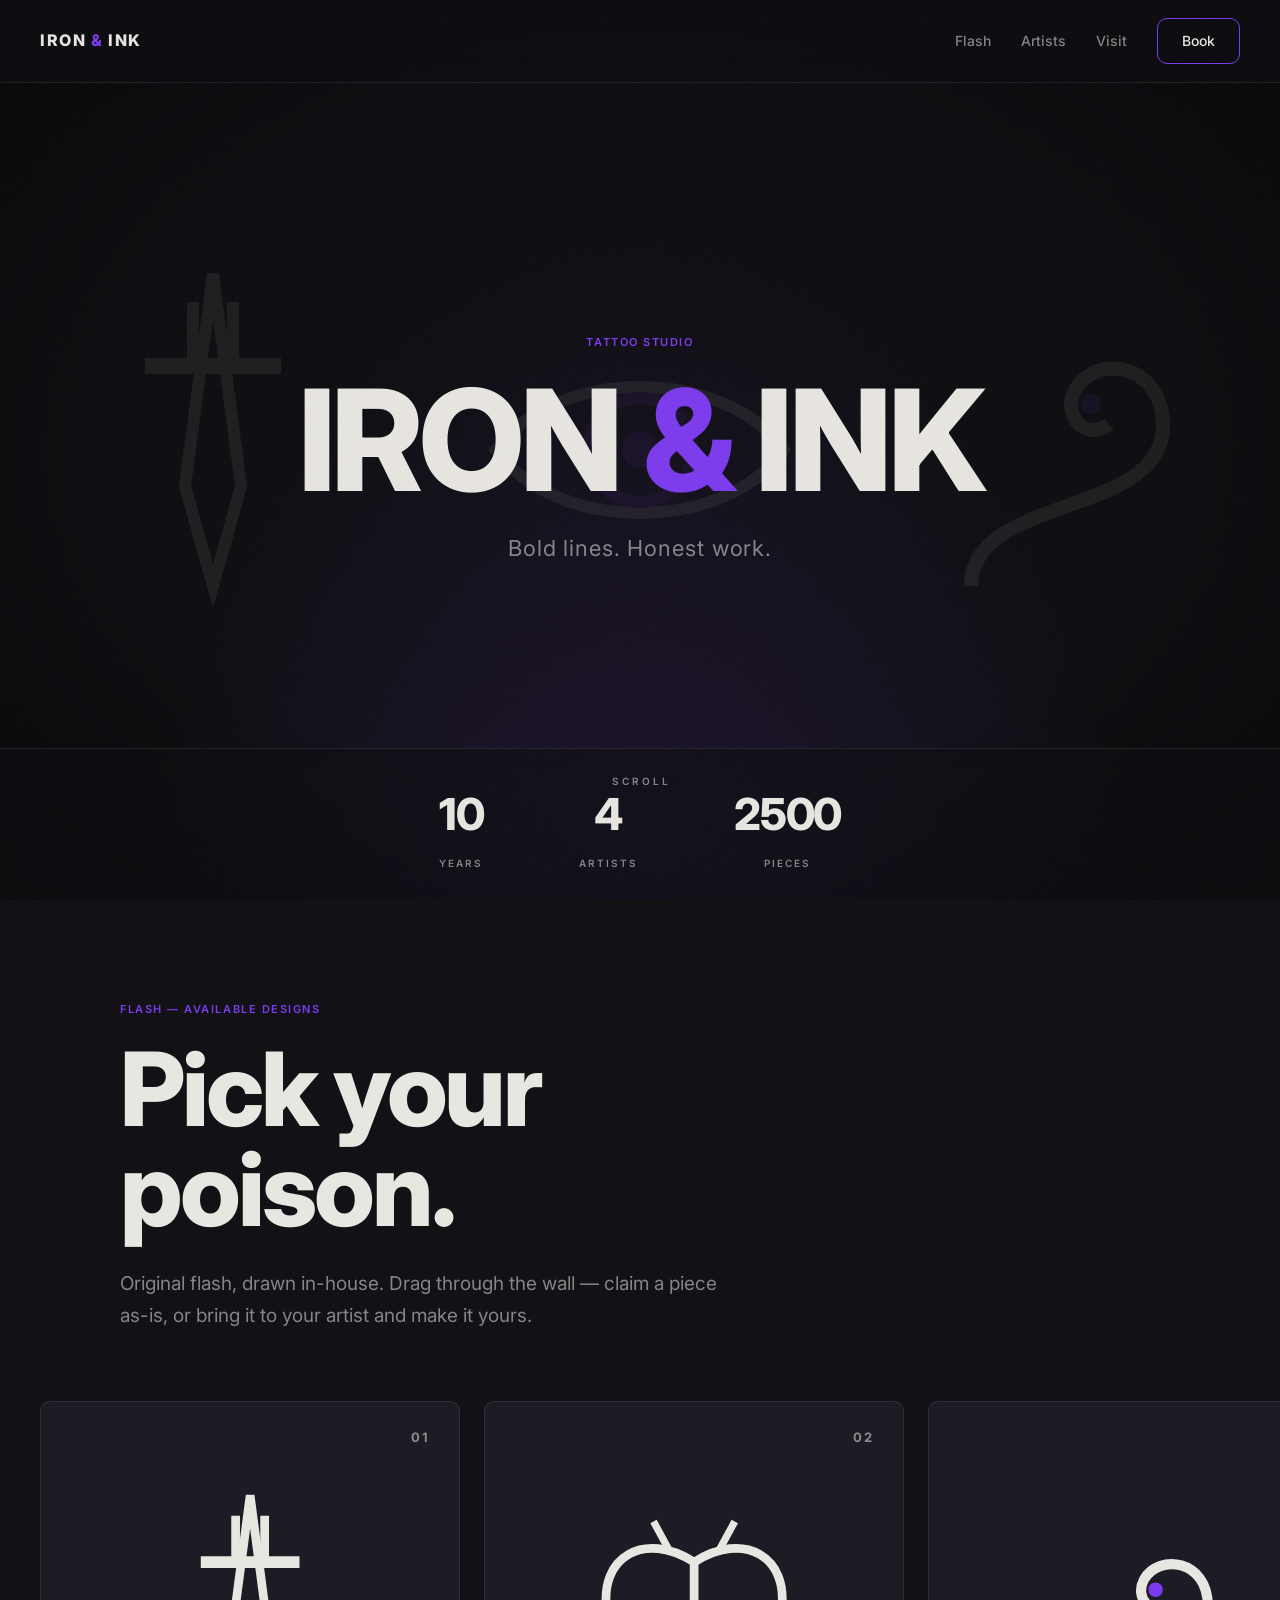
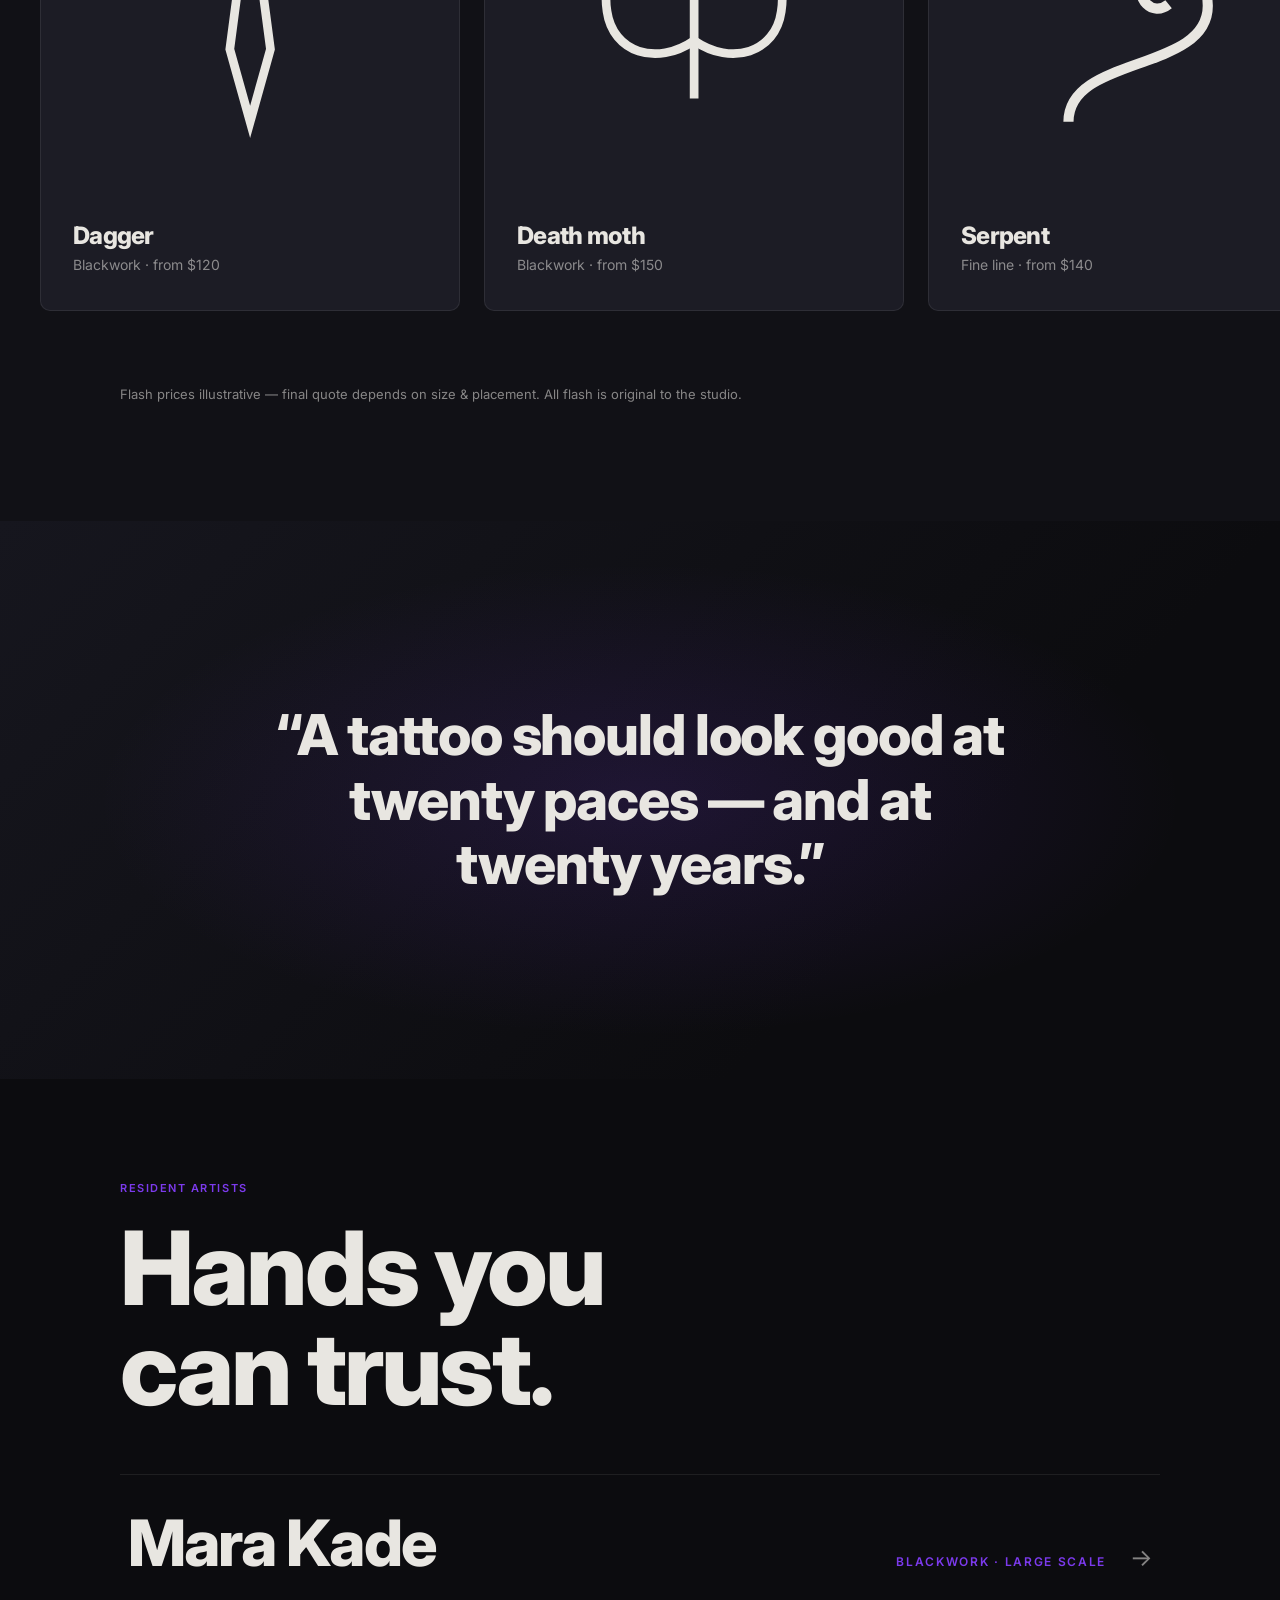
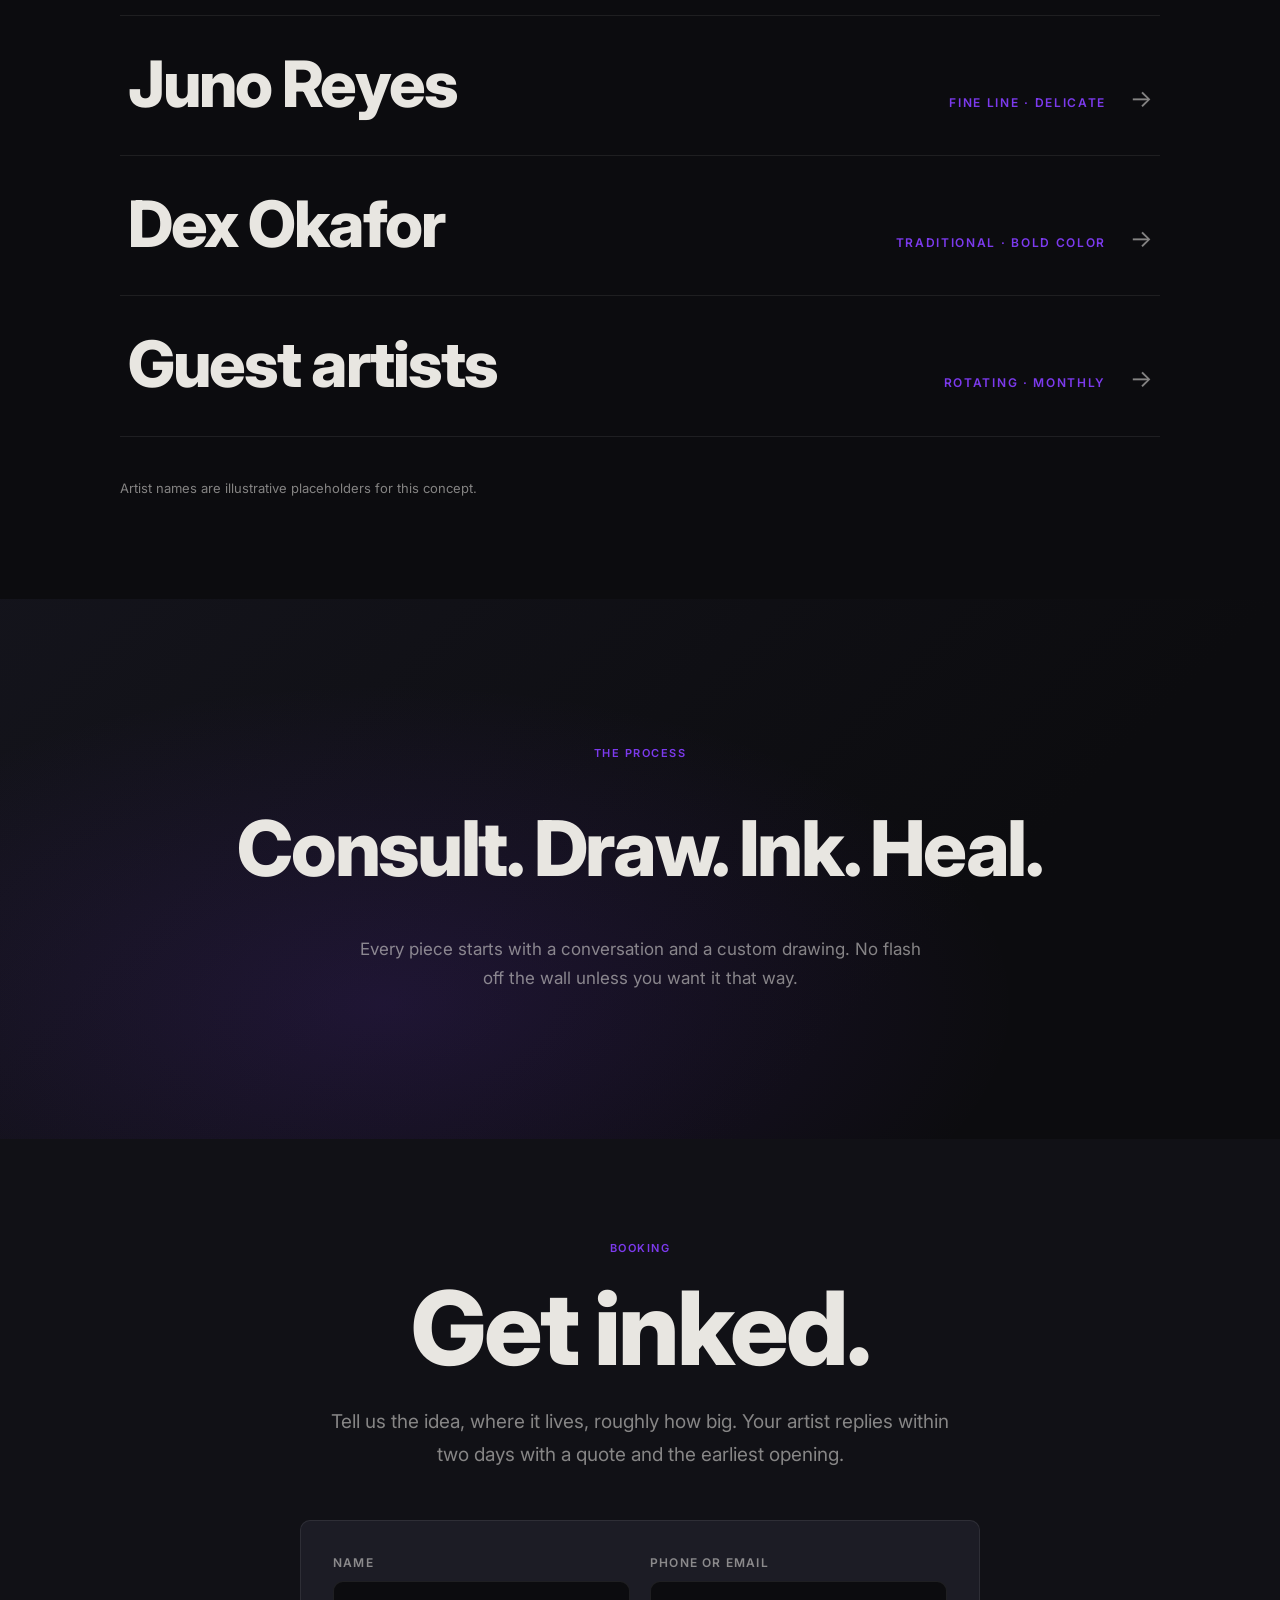
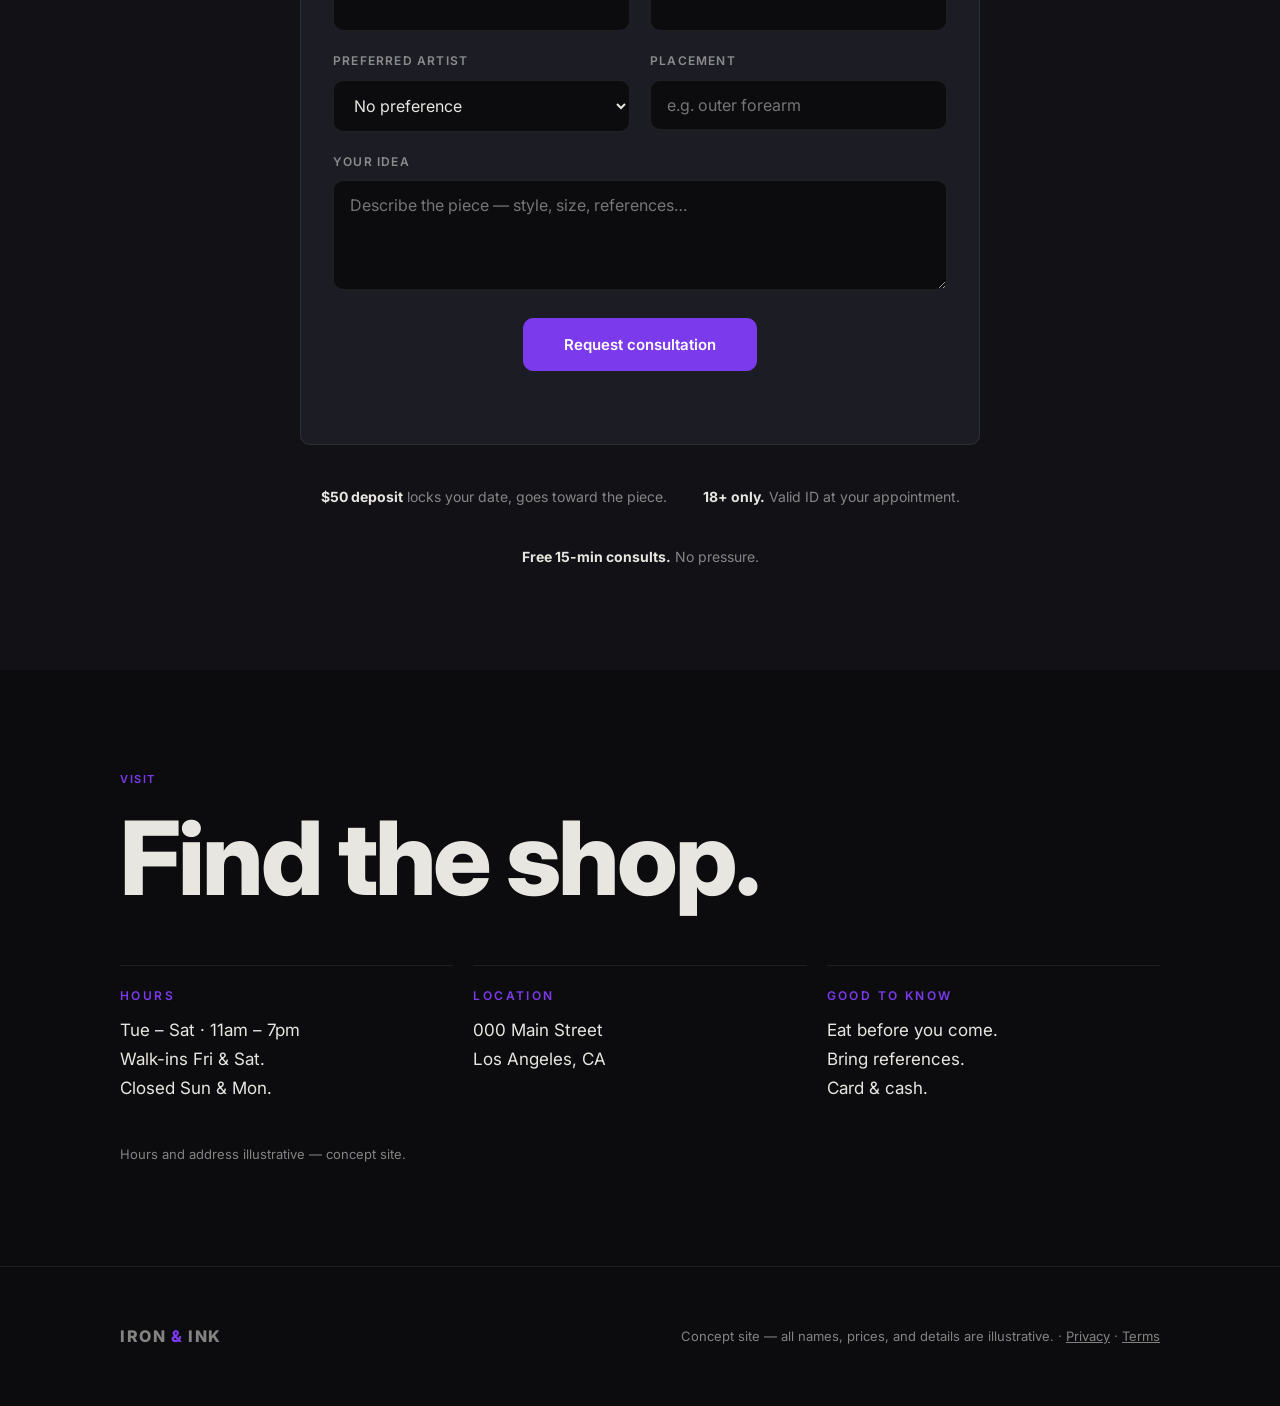
==== commit 8f358216: "Add Privacy Policy and Terms of Service: index.html" ====
--- a/index.html
+++ b/index.html
@@ -197,7 +197,7 @@
 <footer>
   <div class="container footer-inner">
     <a class="brand" href="#top">IRON <span>&amp;</span> INK</a>
-    <p>Concept site — all names, prices, and details are illustrative. · <a href="privacy.html">Privacy</a></p>
+    <p>Concept site — all names, prices, and details are illustrative. · <a href="privacy.html">Privacy</a> · <a href="terms.html">Terms</a></p>
   </div>
 </footer>
 
